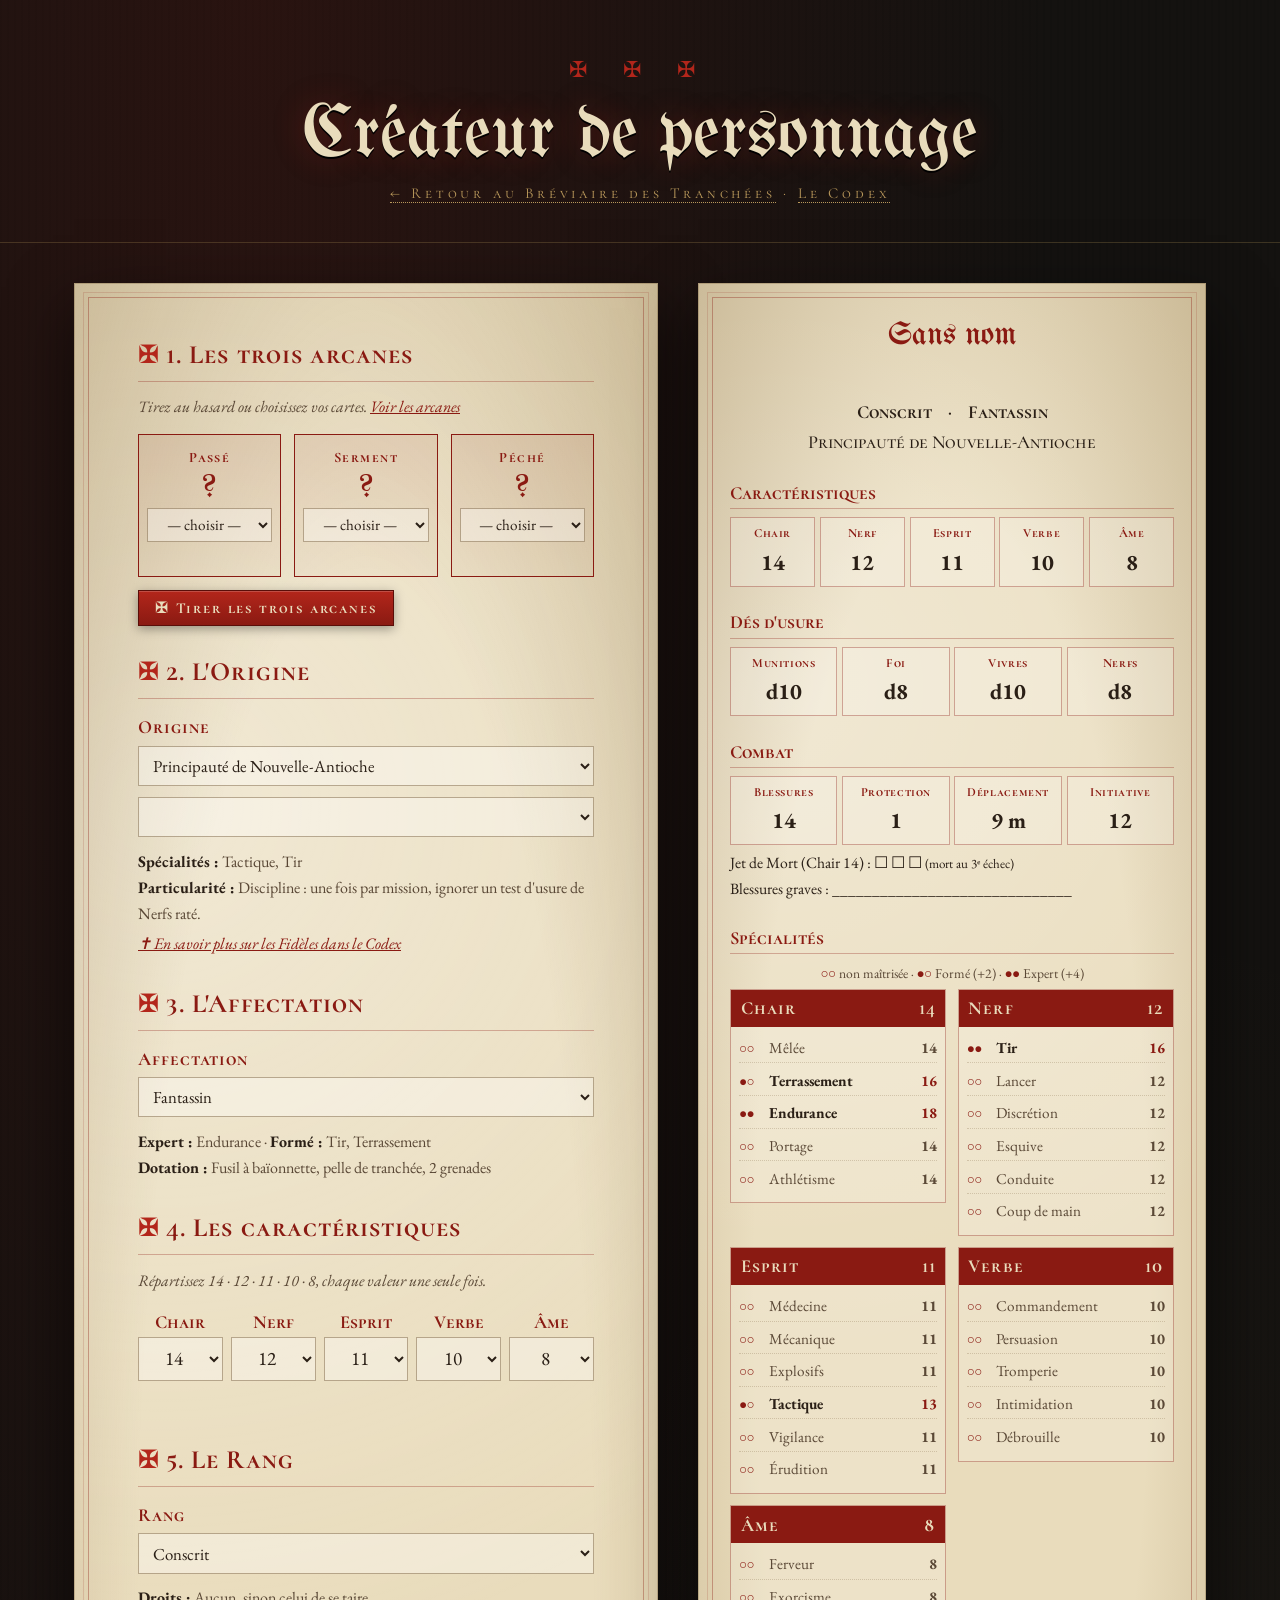
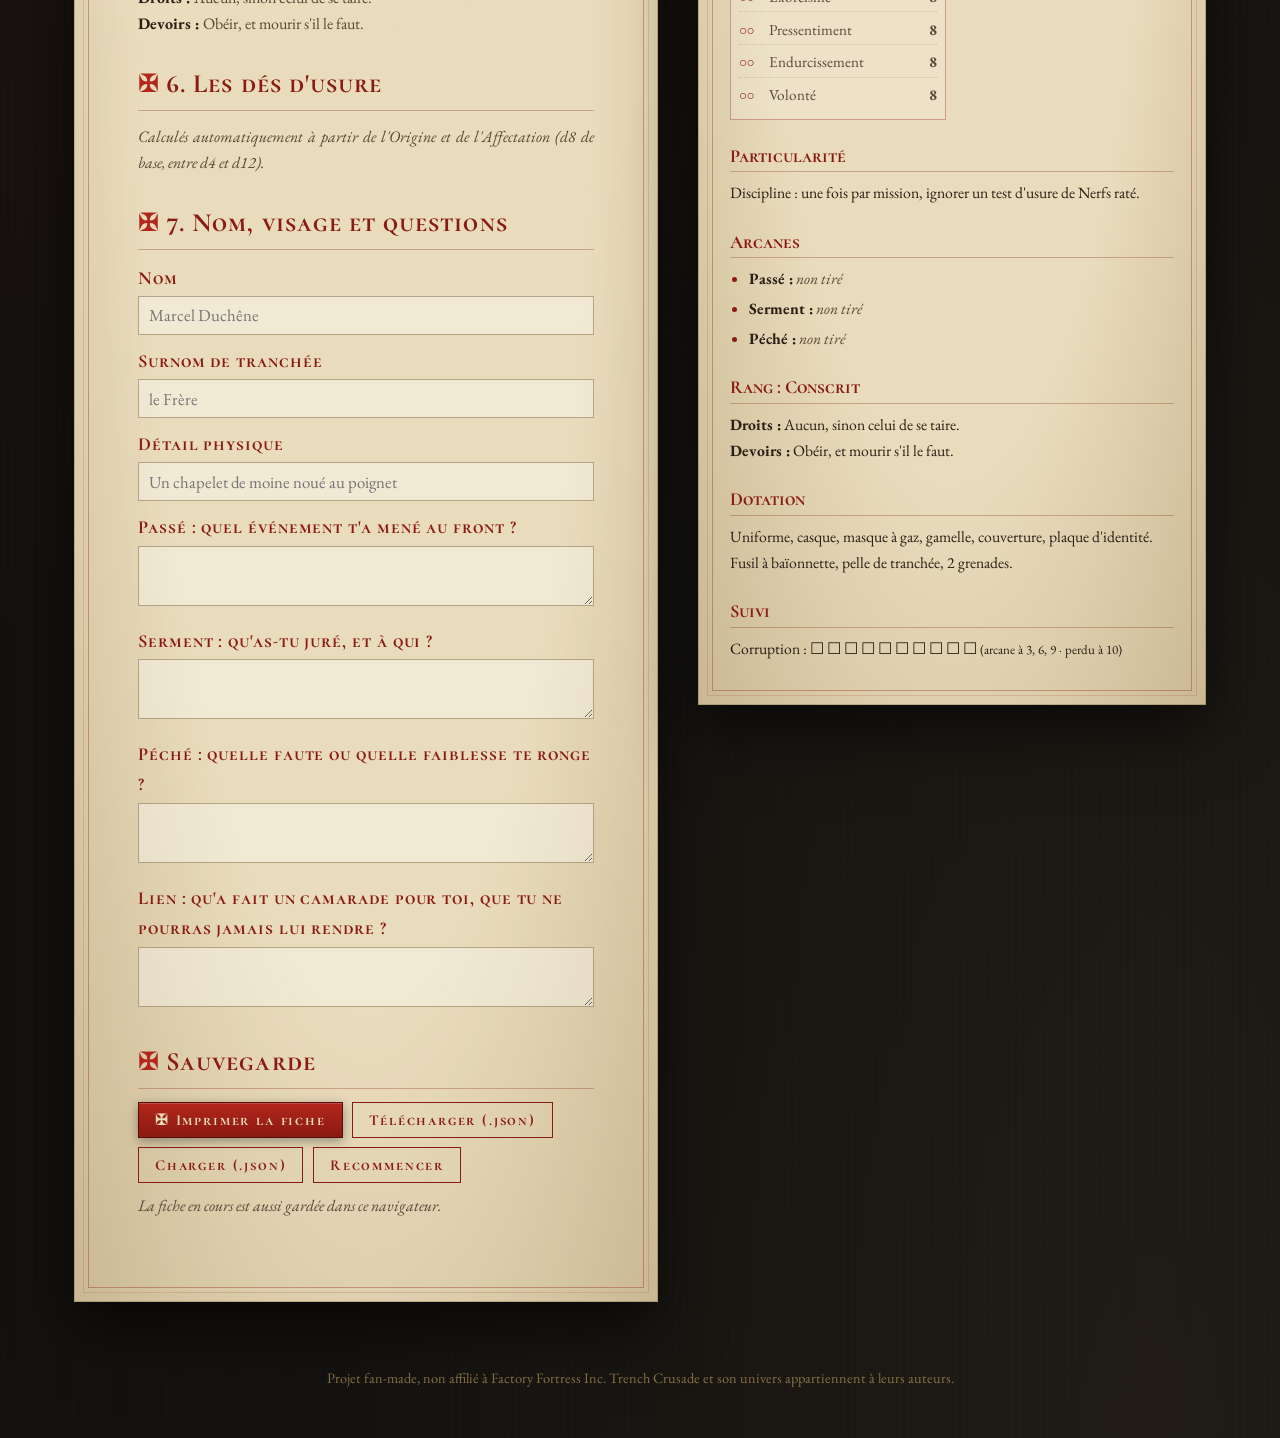
==== createur.html @ 438a5cad "Créateur : liens vers le Codex et les arcanes Co-Authored-By: Claude Opus 5.5 <noreply@anthropic.com" ====
<!DOCTYPE html>
<html lang="fr">
<head>
<meta charset="utf-8">
<meta name="viewport" content="width=device-width, initial-scale=1">
<title>Créateur de personnage · Le Bréviaire des Tranchées</title>
<link rel="preconnect" href="https://fonts.googleapis.com">
<link rel="preconnect" href="https://fonts.gstatic.com" crossorigin>
<link href="https://fonts.googleapis.com/css2?family=UnifrakturMaguntia&family=EB+Garamond:ital,wght@0,400;0,600;0,700;1,400&family=Cormorant+SC:wght@500;700&display=swap" rel="stylesheet">
<link rel="stylesheet" href="assets/breviaire.css?v=6">
<style>
  .cadre.createur { grid-template-columns: minmax(0, 1.15fr) minmax(0, 1fr); }

  .etape { margin-bottom: 1.6rem; }
  .etape > h2 { margin-top: 0; }
  .etape .aide { font-style: italic; color: var(--encre-douce); font-size: 1rem; margin: .2rem 0 .8rem; }

  label.champ { display: block; margin: .7rem 0; }
  label.champ > span {
    display: block; font-family: "Cormorant SC", serif; font-weight: 700;
    color: var(--sang); letter-spacing: .05em; margin-bottom: .2rem;
  }
  .page select, .page input[type=text], .page textarea {
    width: 100%;
    font: 1.05rem "EB Garamond", serif; color: var(--encre);
    background: rgba(255,255,255,.35);
    border: 1px solid rgba(90,60,20,.4);
    padding: .45rem .6rem;
  }
  .page textarea { min-height: 3.2rem; resize: vertical; }
  .page select:focus, .page input:focus, .page textarea:focus { outline: 2px solid var(--sang); outline-offset: 1px; }

  .description { font-size: 1rem; color: var(--encre-douce); margin: .4rem 0 0; }
  .description b { color: var(--encre); }

  /* arcanes */
  .arcanes { display: grid; grid-template-columns: repeat(3, 1fr); gap: .8rem; margin: .8rem 0; }
  .carte {
    text-align: center;
    border: 1px solid var(--sang);
    background: linear-gradient(180deg, rgba(138,26,18,.08), rgba(138,26,18,.02));
    padding: .7rem .5rem .6rem;
  }
  .carte .pos { font-family: "Cormorant SC", serif; font-weight: 700; color: var(--sang); letter-spacing: .1em; font-size: .9rem; }
  .carte .chiffre { font-family: "UnifrakturMaguntia", serif; font-size: 2rem; color: var(--sang); line-height: 1.2; }
  .carte select { text-align: center; font-size: .95rem !important; padding: .3rem !important; }
  .carte .sens { font-style: italic; font-size: .92rem; color: var(--encre-douce); margin-top: .35rem; min-height: 1.3em; }

  /* caractéristiques */
  .caracs { display: grid; grid-template-columns: repeat(5, 1fr); gap: .5rem; }
  .caracs label { text-align: center; }
  .caracs label > span { font-family: "Cormorant SC", serif; font-weight: 700; color: var(--sang); display: block; }
  .caracs select { text-align: center; font-size: 1.2rem !important; }
  .caracs select.conflit { outline: 2px solid var(--sang-vif); background: rgba(179,38,27,.15); }
  .alerte { color: var(--sang-vif); font-style: italic; font-size: .98rem; min-height: 1.4em; margin: .4rem 0 0; }

  .boutons { display: flex; flex-wrap: wrap; gap: .6rem; margin: .6rem 0; }
  .boutons .bouton-outil { font-size: .95rem; padding: .5rem 1rem; }

  /* fiche */
  .fiche { position: sticky; top: 1.5rem; align-self: start; }
  .fiche .page { padding: 2.2rem 2rem 2.4rem; }
  .fiche h1 { font-size: 2rem; margin-bottom: .2rem; }
  .fiche .page > p:first-of-type::first-letter { float: none; font: inherit; color: inherit; padding: 0; }
  .fiche .surnom { text-align: center; font-style: italic; color: var(--encre-douce); margin: 0 0 .8rem; }
  .fiche .ligne { display: flex; justify-content: center; flex-wrap: wrap; gap: .3rem 1rem; font-family: "Cormorant SC", serif; font-weight: 700; color: var(--encre); }
  .fiche h3 { font-size: 1.15rem; color: var(--sang); border-bottom: 1px solid rgba(138,26,18,.3); margin: 1.3rem 0 .5rem; }
  .fiche .grille5 { display: grid; grid-template-columns: repeat(5, 1fr); text-align: center; gap: .3rem; }
  .fiche .grille4 { display: grid; grid-template-columns: repeat(4, 1fr); text-align: center; gap: .3rem; }
  .fiche .case { border: 1px solid rgba(138,26,18,.35); padding: .3rem .2rem; background: rgba(255,255,255,.2); }
  .fiche .case small { display: block; font-family: "Cormorant SC", serif; font-weight: 700; color: var(--sang); font-size: .78rem; letter-spacing: .05em; }
  .fiche .case b { font-size: 1.4rem; }
  .fiche table { display: table; font-size: .98rem; margin: .3rem 0; }
  .fiche td { padding: .25rem .4rem; }
  .fiche .score { text-align: right; font-weight: 700; color: var(--sang); white-space: nowrap; }
  .fiche ul { margin: .2rem 0; padding-left: 1.2rem; font-size: .98rem; }
  .fiche p { text-align: left; font-size: .98rem; margin: .3rem 0; }
  .fiche .vide { color: var(--encre-douce); font-style: italic; }

  /* Spécialités façon feuille de D&D */
  .fiche .legende { font-size: .85rem !important; color: var(--encre-douce); text-align: center !important; }
  .fiche .grille-spe { display: grid; grid-template-columns: 1fr 1fr; gap: .7rem; align-items: start; }
  .fiche .bloc-spe { border: 1px solid rgba(138,26,18,.35); background: rgba(255,255,255,.18); }
  .fiche .bloc-spe .entete {
    display: flex; justify-content: space-between; align-items: baseline;
    background: var(--sang); color: var(--parchemin);
    font-family: "Cormorant SC", serif; font-weight: 700; letter-spacing: .06em;
    padding: .2rem .6rem;
  }
  .fiche .bloc-spe .entete b { font-size: 1.15rem; }
  .fiche .bloc-spe ul { list-style: none; margin: 0; padding: .25rem .5rem .35rem; }
  .fiche .bloc-spe li { display: flex; align-items: baseline; gap: .45rem; padding: .08rem 0; font-size: .95rem; color: var(--encre-douce); border-bottom: 1px dotted rgba(90,60,20,.2); }
  .fiche .bloc-spe li:last-child { border-bottom: 0; }
  .fiche .bloc-spe li .nom { flex: 1; }
  .fiche .bloc-spe li .score { font-weight: 700; min-width: 1.6rem; text-align: right; color: var(--encre-douce); }
  .fiche .bloc-spe li.maitrise { color: var(--encre); }
  .fiche .bloc-spe li.maitrise .nom { font-weight: 700; }
  .fiche .bloc-spe li.maitrise .score { color: var(--sang); }
  .fiche .bloc-spe li.sub { font-style: italic; font-size: .88rem; padding-left: .2rem; }
  .fiche .bloc-spe li.sub .score { color: var(--sang); }
  .fiche .pips { color: var(--sang); letter-spacing: -.05em; font-size: .85rem; min-width: 1.4rem; }
  @media (max-width: 420px) { .fiche .grille-spe { grid-template-columns: 1fr; } }

  @media (max-width: 960px) {
    .cadre.createur { grid-template-columns: minmax(0, 1fr); }
    .fiche { position: static; }
  }
  @media (max-width: 560px) {
    .caracs { grid-template-columns: repeat(3, 1fr); }
    .arcanes { grid-template-columns: 1fr; }
  }

  /* impression : seulement la fiche */
  @media print {
    body { background: #fff; }
    header.titre, footer, .formulaire, .no-print { display: none !important; }
    .cadre.createur { display: block; margin: 0; padding: 0; max-width: none; }
    .fiche .page { box-shadow: none; background: #fff; }
    .fiche .page::before { inset: 6px; }
  }
</style>
</head>
<body>

<header class="titre">
  <div class="croix">✠ ✠ ✠</div>
  <h1>Créateur de personnage</h1>
  <div class="sous"><a href="index.html#03-creation">← Retour au Bréviaire des Tranchées</a> · <a href="index.html#codex/fideles">Le Codex</a></div>
</header>

<div class="cadre createur">

  <!-- ================= FORMULAIRE ================= -->
  <main class="formulaire">
    <article class="page">

      <section class="etape">
        <h2>1. Les trois arcanes</h2>
        <p class="aide">Tirez au hasard ou choisissez vos cartes. <a class="no-print" href="index.html#04-arcanes/2-les-vingt-deux-arcanes" target="_blank" rel="noopener">Voir les arcanes</a></p>
        <div class="arcanes" id="arcanes"></div>
        <div class="boutons"><button class="bouton-outil" id="tirer">✠ Tirer les trois arcanes</button></div>
      </section>

      <section class="etape">
        <h2>2. L'Origine</h2>
        <label class="champ"><span>Origine</span><select id="origine"></select></label>
        <label class="champ" id="bloc-option" hidden><span id="titre-option"></span><select id="option-origine"></select></label>
        <div class="description" id="desc-origine"></div>
        <p class="aide no-print"><a href="index.html#codex/fideles" target="_blank" rel="noopener">✝ En savoir plus sur les Fidèles dans le Codex</a></p>
      </section>

      <section class="etape">
        <h2>3. L'Affectation</h2>
        <label class="champ"><span>Affectation</span><select id="affectation"></select></label>
        <div class="description" id="desc-affectation"></div>
        <div id="bloc-libres"></div>
      </section>

      <section class="etape">
        <h2>4. Les caractéristiques</h2>
        <p class="aide">Répartissez 14 · 12 · 11 · 10 · 8, chaque valeur une seule fois.</p>
        <div class="caracs" id="caracs"></div>
        <p class="alerte" id="alerte-caracs"></p>
      </section>

      <section class="etape">
        <h2>5. Le Rang</h2>
        <label class="champ"><span>Rang</span><select id="rang"></select></label>
        <div class="description" id="desc-rang"></div>
      </section>

      <section class="etape">
        <h2>6. Les dés d'usure</h2>
        <p class="aide">Calculés automatiquement à partir de l'Origine et de l'Affectation (d8 de base, entre d4 et d12).</p>
      </section>

      <section class="etape">
        <h2>7. Nom, visage et questions</h2>
        <label class="champ"><span>Nom</span><input type="text" id="nom" placeholder="Marcel Duchêne"></label>
        <label class="champ"><span>Surnom de tranchée</span><input type="text" id="surnom" placeholder="le Frère"></label>
        <label class="champ"><span>Détail physique</span><input type="text" id="detail" placeholder="Un chapelet de moine noué au poignet"></label>
        <label class="champ"><span id="q-passe">Passé : quel événement t'a mené au front ?</span><textarea id="r-passe"></textarea></label>
        <label class="champ"><span id="q-serment">Serment : qu'as-tu juré, et à qui ?</span><textarea id="r-serment"></textarea></label>
        <label class="champ"><span id="q-peche">Péché : quelle faute ou quelle faiblesse te ronge ?</span><textarea id="r-peche"></textarea></label>
        <label class="champ"><span>Lien : qu'a fait un camarade pour toi, que tu ne pourras jamais lui rendre ?</span><textarea id="lien"></textarea></label>
      </section>

      <section class="etape no-print">
        <h2>Sauvegarde</h2>
        <div class="boutons">
          <button class="bouton-outil" id="imprimer">✠ Imprimer la fiche</button>
          <button class="bouton-outil secondaire" id="exporter">Télécharger (.json)</button>
          <label class="bouton-outil secondaire">Charger (.json)<input type="file" id="importer" accept=".json,application/json" hidden></label>
          <button class="bouton-outil secondaire" id="reinitialiser">Recommencer</button>
        </div>
        <p class="aide">La fiche en cours est aussi gardée dans ce navigateur.</p>
      </section>

    </article>
  </main>

  <!-- ================= FICHE ================= -->
  <aside class="fiche">
    <article class="page" id="fiche"></article>
  </aside>
</div>

<footer>
  Projet fan-made, non affilié à Factory Fortress Inc. Trench Crusade et son univers appartiennent à leurs auteurs.
</footer>

<script>
/* =====================================================================
   DONNÉES — à garder synchronisées avec regles/02 et regles/03
   ===================================================================== */
const ARCANES = [
  ["I","Le Mat","Folie, errance, liberté"],
  ["II","Le Bateleur","Habileté, ruse, débuts"],
  ["III","La Papesse","Secret, savoir caché, silence"],
  ["IV","L'Impératrice","Foyer, abondance, protection"],
  ["V","L'Empereur","Autorité, ordre, devoir"],
  ["VI","Le Pape","Foi, tradition, enseignement"],
  ["VII","L'Amoureux","Choix, attachement, tentation du cœur"],
  ["VIII","Le Chariot","Conquête, victoire, élan"],
  ["IX","La Justice","Équité, vengeance, jugement"],
  ["X","L'Ermite","Solitude, quête, prudence"],
  ["XI","La Roue de Fortune","Hasard, destin, retournement"],
  ["XII","La Force","Courage, maîtrise de soi"],
  ["XIII","Le Pendu","Sacrifice, attente, renoncement"],
  ["XIV","La Mort","Fin, deuil, transformation"],
  ["XV","Tempérance","Guérison, patience, équilibre"],
  ["XVI","Le Diable","Tentation, chaînes, vice"],
  ["XVII","La Tour","Ruine, catastrophe, orgueil puni"],
  ["XVIII","L'Étoile","Espoir, guidance, pureté"],
  ["XIX","La Lune","Mensonge, peur, illusion"],
  ["XX","Le Soleil","Gloire, joie, vérité"],
  ["XXI","Le Jugement","Rédemption, appel, résurrection"],
  ["XXII","Le Monde","Accomplissement, voyage, totalité"],
];
const POSITIONS = ["Passé", "Serment", "Péché"];

const CARACS = ["Chair", "Nerf", "Esprit", "Verbe", "Âme"];
const VALEURS = [14, 12, 11, 10, 8];

const SPECIALITES = {
  "Mêlée":"Chair","Terrassement":"Chair","Endurance":"Chair","Portage":"Chair","Athlétisme":"Chair",
  "Tir":"Nerf","Lancer":"Nerf","Discrétion":"Nerf","Esquive":"Nerf","Conduite":"Nerf","Coup de main":"Nerf",
  "Médecine":"Esprit","Mécanique":"Esprit","Explosifs":"Esprit","Tactique":"Esprit","Vigilance":"Esprit","Érudition":"Esprit",
  "Commandement":"Verbe","Persuasion":"Verbe","Tromperie":"Verbe","Intimidation":"Verbe","Débrouille":"Verbe",
  "Ferveur":"Âme","Exorcisme":"Âme","Pressentiment":"Âme","Endurcissement":"Âme","Volonté":"Âme",
};

const SUBSTITUTIONS = {
  "Prêche aux armes":       { spe: "Commandement", carac: "Âme",    note: "il n'ordonne pas, il inspire" },
  "Brute":                  { spe: "Intimidation", carac: "Chair",  note: "sa carrure parle pour lui" },
  "Calcul balistique":      { spe: "Tir",          carac: "Esprit", note: "à longue portée, après avoir visé" },
  "Chirurgien de tranchée": { spe: "Médecine",     carac: "Nerf",   note: "même au calme" },
  "Instinct de la bête":    { spe: "Vigilance",    carac: "Âme",    note: "il sent le danger" },
};

const ORIGINES = {
  antioche: { nom: "Principauté de Nouvelle-Antioche", spe: ["Tactique","Tir"],
    part: "Discipline : une fois par mission, ignorer un test d'usure de Nerfs raté.", usure: { mun: 1 } },
  pontifical: { nom: "États pontificaux", spe: ["Ferveur","Mêlée"],
    part: "Bénédiction papale : au début de chaque mission, +1d6 au Chapelet.", usure: { foi: 1 } },
  eire: { nom: "Éire", spe: ["Discrétion","Débrouille"],
    part: "Tête de tourbe : une fois par mission, relancer un jet d'Âme contre l'horreur ou l'intimidation.", usure: { nerfs: 1, mun: -1 } },
  alba: { nom: "Royaume d'Alba", spe: ["Mêlée","Intimidation"], subs: ["Brute"],
    part: "Accès à la substitution Brute.", usure: { nerfs: 1, vivres: -1 } },
  prusse: { nom: "État libre de Prusse", spe: ["Lancer","Coup de main"],
    part: "Assaut éclair : une fois par mission, agir avant tout le monde au premier tour d'un affrontement.", usure: { mun: 1, vivres: -1 } },
  abyssinie: { nom: "Abyssinie", spe: ["Endurance","Vigilance"],
    part: "Foi ancienne : une fois par mission, quand une prière échoue, la Foi ne descend pas.", usure: { vivres: 1 } },
  pelerins: { nom: "Pèlerins des Tranchées", spe: ["Ferveur","Endurcissement"],
    part: "Martyr : quand il prie pour protéger ou sauver un autre, son dé de prière n'est jamais retiré.", usure: { foi: 2, mun: -2 },
    option: { titre: "Procession (pour la couleur)", choix: {
      aucune: { nom: "— Aucune —" },
      affliction: { nom: "Procession de l'Affliction Sacrée" },
      methode: { nom: "Pèlerinage de Saint Méthode" },
      plaie: { nom: "Cavalcade de la Dixième Plaie" } } } },
  sultanat: { nom: "Sultanat du Mur de Fer", spe: ["Tir"], subs: ["Calcul balistique"],
    part: "Accès à la substitution Calcul balistique.", usure: { mun: 1 },
    option: { titre: "Lignée", choix: {
      alamut: { nom: "Fida'i d'Alamut", spe: "Discrétion" },
      sagesse: { nom: "Maison de la Sagesse", spe: "Médecine" },
      mur: { nom: "Défenseurs du Mur de Fer", spe: "Terrassement" } } } },
};

const AFFECTATIONS = {
  fantassin:   { nom: "Fantassin", expert: "Endurance", forme: ["Tir","Terrassement"],
    dot: "Fusil à baïonnette, pelle de tranchée, 2 grenades", usure: { vivres: 1 } },
  mitrailleur: { nom: "Mitrailleur", expert: "Tir", forme: ["Portage","Mécanique"],
    dot: "Mitrailleuse légère, trépied, caisse de munitions, pistolet", usure: { mun: 1 } },
  nettoyeur:   { nom: "Nettoyeur de tranchée", expert: "Mêlée", forme: ["Lancer","Intimidation"], subs: ["Brute"],
    dot: "Masse cloutée, couteau de tranchée, pistolet, sac de grenades, bouclier de tranchée" },
  sapeur:      { nom: "Sapeur", expert: "Explosifs", forme: ["Terrassement","Discrétion"],
    dot: "Pistolet, pelle et pioche, 3 charges explosives, détonateur, lampe" },
  tireur:      { nom: "Tireur d'élite", expert: "Tir", forme: ["Discrétion","Vigilance"], subs: ["Calcul balistique"],
    dot: "Fusil à lunette, cape de camouflage, couteau", usure: { mun: -1 } },
  eclaireur:   { nom: "Éclaireur", expert: "Discrétion", forme: ["Vigilance","Athlétisme"], subs: ["Instinct de la bête"],
    dot: "Carabine, couteau, jumelles, carte, cisailles à barbelés" },
  brancardier: { nom: "Brancardier", expert: "Médecine", forme: ["Portage","Esquive"], subs: ["Chirurgien de tranchée"],
    dot: "Trousse de chirurgie, brancard pliant, morphine, brassard à croix, pistolet" },
  aumonier:    { nom: "Aumônier", expert: "Ferveur", forme: ["Commandement","Exorcisme"], subs: ["Prêche aux armes"],
    dot: "Symbole sacré, eau bénite, livre de prières, encensoir, pistolet", usure: { foi: 1 } },
  penitent:    { nom: "Pénitent", expert: "Endurcissement", forme: ["Mêlée","Volonté"],
    dot: "Fléau ou masse, chaînes, robe de bure, une relique mineure", usure: { foi: 1, vivres: -1 } },
};

const RANGS = {
  conscrit:     { nom: "Conscrit",     droits: "Aucun, sinon celui de se taire.", devoirs: "Obéir, et mourir s'il le faut." },
  sousofficier: { nom: "Sous-officier", droits: "Donner des ordres à l'escouade, demander du ravitaillement.", devoirs: "Répondre des hommes, tenir la position." },
  officier:     { nom: "Officier",     droits: "Commander, accéder aux plans, réquisitionner.", devoirs: "Répondre des pertes ; être une cible prioritaire." },
  prelat:       { nom: "Prélat",       droits: "Autorité religieuse, sacrements, absolution.", devoirs: "Répondre devant l'Église… et l'Inquisition." },
};

const USURES = [["mun","Munitions"],["foi","Foi"],["vivres","Vivres"],["nerfs","Nerfs"]];
const DES = ["d4","d6","d8","d10","d12"];
const TOUJOURS = "Uniforme, casque, masque à gaz, gamelle, couverture, plaque d'identité";
const PLAFOND = 19;

/* =====================================================================
   ÉTAT
   ===================================================================== */
const CLE = "breviaire-createur";
const etatVide = () => ({
  arcanes: [null, null, null],
  origine: "antioche", option: null,
  affectation: "fantassin", libres: [],
  caracs: { Chair: 14, Nerf: 12, Esprit: 11, Verbe: 10, "Âme": 8 },
  rang: "conscrit",
  nom: "", surnom: "", detail: "", rPasse: "", rSerment: "", rPeche: "", lien: "",
});
let etat = etatVide();
try { const s = localStorage.getItem(CLE); if (s) etat = Object.assign(etatVide(), JSON.parse(s)); } catch (e) {}

const $ = id => document.getElementById(id);
const esc = t => String(t ?? "").replace(/[&<>"]/g, c => ({ "&":"&amp;","<":"&lt;",">":"&gt;",'"':"&quot;" }[c]));
const opt = (v, t, sel) => `<option value="${esc(v)}"${sel ? " selected" : ""}>${esc(t)}</option>`;

/* =====================================================================
   CALCULS
   ===================================================================== */
function specialitesDe(e) {
  const o = ORIGINES[e.origine], a = AFFECTATIONS[e.affectation];
  const speOrigine = [...o.spe];
  if (o.option?.choix[e.option]?.spe) speOrigine.push(o.option.choix[e.option].spe);

  const rangs = {};               // nom -> "Formé" | "Expert"
  rangs[a.expert] = "Expert";
  a.forme.forEach(s => rangs[s] = "Formé");

  let libresNecessaires = 0;
  speOrigine.forEach(s => {
    if (!rangs[s]) rangs[s] = "Formé";
    else if (rangs[s] === "Formé") rangs[s] = "Expert";   // Formé + Formé
    else libresNecessaires++;                               // Expert + Formé → une libre
  });

  const libres = (e.libres || []).slice(0, libresNecessaires);
  libres.forEach(s => { if (s && !rangs[s]) rangs[s] = "Formé"; });

  const subs = [...new Set([...(o.subs || []), ...(a.subs || [])])];
  return { rangs, libresNecessaires, subs };
}

function usureDe(e) {
  const o = ORIGINES[e.origine], a = AFFECTATIONS[e.affectation];
  const res = {};
  for (const [k] of USURES) {
    const i = 2 + (o.usure?.[k] || 0) + (a.usure?.[k] || 0);
    res[k] = DES[Math.max(0, Math.min(4, i))];
  }
  return res;
}

function caracsValides(e) {
  const v = Object.values(e.caracs).map(Number).sort((x, y) => y - x);
  return v.join() === VALEURS.join();
}

/* =====================================================================
   FORMULAIRE
   ===================================================================== */
function dessinerArcanes() {
  $("arcanes").innerHTML = POSITIONS.map((pos, i) => {
    const idx = etat.arcanes[i];
    const a = idx == null ? null : ARCANES[idx];
    return `<div class="carte">
      <div class="pos">${pos}</div>
      <div class="chiffre">${a ? a[0] : "?"}</div>
      <select data-pos="${i}">${opt("", "— choisir —", idx == null)}${ARCANES.map((c, j) => opt(j, `${c[0]} · ${c[1]}`, idx === j)).join("")}</select>
      <div class="sens">${a ? esc(a[2]) : ""}</div>
    </div>`;
  }).join("");
  $("arcanes").querySelectorAll("select").forEach(s => s.onchange = () => {
    etat.arcanes[+s.dataset.pos] = s.value === "" ? null : +s.value; maj();
  });

  const nomCarte = i => etat.arcanes[i] == null ? "" : ` (${ARCANES[etat.arcanes[i]][1]})`;
  $("q-passe").textContent = `Passé${nomCarte(0)} : quel événement t'a mené au front ?`;
  $("q-serment").textContent = `Serment${nomCarte(1)} : qu'as-tu juré, et à qui ?`;
  $("q-peche").textContent = `Péché${nomCarte(2)} : quelle faute ou quelle faiblesse te ronge ?`;
}

$("tirer").onclick = () => {
  const paquet = ARCANES.map((_, i) => i);
  for (let i = paquet.length - 1; i > 0; i--) { const j = Math.floor(Math.random() * (i + 1)); [paquet[i], paquet[j]] = [paquet[j], paquet[i]]; }
  etat.arcanes = paquet.slice(0, 3); maj();
};

function dessinerOrigine() {
  $("origine").innerHTML = Object.entries(ORIGINES).map(([k, o]) => opt(k, o.nom, k === etat.origine)).join("");
  const o = ORIGINES[etat.origine];
  if (o.option) {
    if (!o.option.choix[etat.option]) etat.option = Object.keys(o.option.choix)[0];
    $("bloc-option").hidden = false;
    $("titre-option").textContent = o.option.titre;
    $("option-origine").innerHTML = Object.entries(o.option.choix)
      .map(([k, c]) => opt(k, c.nom + (c.spe ? ` (${c.spe})` : ""), k === etat.option)).join("");
  } else { $("bloc-option").hidden = true; etat.option = null; }

  const spe = [...o.spe]; if (o.option?.choix[etat.option]?.spe) spe.push(o.option.choix[etat.option].spe);
  $("desc-origine").innerHTML = `<b>Spécialités :</b> ${spe.join(", ")}<br><b>Particularité :</b> ${esc(o.part)}`;
}
$("origine").onchange = e => { etat.origine = e.target.value; etat.option = null; etat.libres = []; maj(); };
$("option-origine").onchange = e => { etat.option = e.target.value; etat.libres = []; maj(); };

function dessinerAffectation() {
  $("affectation").innerHTML = Object.entries(AFFECTATIONS).map(([k, a]) => opt(k, a.nom, k === etat.affectation)).join("");
  const a = AFFECTATIONS[etat.affectation];
  $("desc-affectation").innerHTML =
    `<b>Expert :</b> ${a.expert} · <b>Formé :</b> ${a.forme.join(", ")}` +
    (a.subs ? `<br><b>Substitution :</b> ${a.subs.join(", ")}` : "") +
    `<br><b>Dotation :</b> ${esc(a.dot)}`;

  // Spécialités libres (doublon Expert + Formé)
  const { rangs, libresNecessaires } = specialitesDe({ ...etat, libres: [] });
  etat.libres = (etat.libres || []).slice(0, libresNecessaires);
  let html = "";
  for (let i = 0; i < libresNecessaires; i++) {
    const deja = new Set([...Object.keys(rangs), ...etat.libres.filter((_, j) => j !== i)]);
    const choix = Object.keys(SPECIALITES).filter(s => !deja.has(s));
    html += `<label class="champ"><span>Spécialité libre (doublon avec l'Origine) — Formé</span>
      <select data-libre="${i}">${opt("", "— choisir avec le MJ —", !etat.libres[i])}${choix.map(s => opt(s, `${s} (${SPECIALITES[s]})`, etat.libres[i] === s)).join("")}</select></label>`;
  }
  $("bloc-libres").innerHTML = html;
  $("bloc-libres").querySelectorAll("select").forEach(s => s.onchange = () => { etat.libres[+s.dataset.libre] = s.value || null; maj(); });
}
$("affectation").onchange = e => { etat.affectation = e.target.value; etat.libres = []; maj(); };

function dessinerCaracs() {
  const compte = {}; Object.values(etat.caracs).forEach(v => compte[v] = (compte[v] || 0) + 1);
  $("caracs").innerHTML = CARACS.map(c => `<label><span>${c}</span>
    <select data-carac="${c}" class="${compte[etat.caracs[c]] > 1 ? "conflit" : ""}">${VALEURS.map(v => opt(v, v, +etat.caracs[c] === v)).join("")}</select></label>`).join("");
  $("caracs").querySelectorAll("select").forEach(s => s.onchange = () => {
    // échange automatique : la valeur choisie quitte l'ancienne caractéristique
    const c = s.dataset.carac, v = +s.value, ancienne = +etat.caracs[c];
    const autre = CARACS.find(x => x !== c && +etat.caracs[x] === v);
    if (autre) etat.caracs[autre] = ancienne;
    etat.caracs[c] = v; maj();
  });
  $("alerte-caracs").textContent = caracsValides(etat) ? "" : "Chaque valeur doit être utilisée une seule fois.";
}

function dessinerRang() {
  $("rang").innerHTML = Object.entries(RANGS).map(([k, r]) => opt(k, r.nom, k === etat.rang)).join("");
  const r = RANGS[etat.rang];
  $("desc-rang").innerHTML = `<b>Droits :</b> ${esc(r.droits)}<br><b>Devoirs :</b> ${esc(r.devoirs)}`;
}
$("rang").onchange = e => { etat.rang = e.target.value; maj(); };

const CHAMPS = { nom: "nom", surnom: "surnom", detail: "detail", "r-passe": "rPasse", "r-serment": "rSerment", "r-peche": "rPeche", lien: "lien" };
for (const [id, cle] of Object.entries(CHAMPS)) $(id).oninput = e => { etat[cle] = e.target.value; dessinerFiche(); sauver(); };
function remplirChamps() { for (const [id, cle] of Object.entries(CHAMPS)) $(id).value = etat[cle] || ""; }

/* =====================================================================
   FICHE
   ===================================================================== */
function dessinerFiche() {
  const o = ORIGINES[etat.origine], a = AFFECTATIONS[etat.affectation], r = RANGS[etat.rang];
  const { rangs, libresNecessaires, subs } = specialitesDe(etat);
  const usure = usureDe(etat);
  const c = etat.caracs;

  // Toutes les Spécialités, regroupées par caractéristique, façon « compétences » de D&D
  const PIPS = { "": "○○", "Formé": "●○", "Expert": "●●" };
  const blocsSpe = CARACS.map(car => {
    const lignes = Object.keys(SPECIALITES).filter(s => SPECIALITES[s] === car).map(s => {
      const rg = rangs[s] || "";
      const bonus = rg === "Expert" ? 4 : rg === "Formé" ? 2 : 0;
      let html = `<li class="${rg ? "maitrise" : ""}" title="${rg || "Non maîtrisée"}">
        <span class="pips">${PIPS[rg]}</span><span class="nom">${s}</span><span class="score">${Math.min(PLAFOND, +c[car] + bonus)}</span></li>`;
      subs.filter(n => SUBSTITUTIONS[n].spe === s).forEach(n => {
        const sc = SUBSTITUTIONS[n].carac;
        html += `<li class="sub" title="${esc(SUBSTITUTIONS[n].note)}"><span class="pips">↳</span><span class="nom">${n} <small>(${sc})</small></span><span class="score">${Math.min(PLAFOND, +c[sc] + bonus)}</span></li>`;
      });
      return html;
    }).join("");
    return `<div class="bloc-spe"><div class="entete"><span>${car}</span><b>${c[car]}</b></div><ul>${lignes}</ul></div>`;
  }).join("");

  const manque = libresNecessaires - (etat.libres || []).filter(Boolean).length;
  const arc = POSITIONS.map((p, i) => etat.arcanes[i] == null
    ? `<li><b>${p} :</b> <span class="vide">non tiré</span></li>`
    : `<li><b>${p} :</b> ${ARCANES[etat.arcanes[i]][0]} · ${ARCANES[etat.arcanes[i]][1]}</li>`).join("");
  const rep = (t, v) => v ? `<p><b>${t} :</b> ${esc(v)}</p>` : "";
  const optionNom = o.option?.choix[etat.option]?.spe || (etat.option && etat.option !== "aucune") ? ` — ${o.option.choix[etat.option].nom}` : "";

  $("fiche").innerHTML = `
    <h1>${esc(etat.nom) || "Sans nom"}</h1>
    <p class="surnom">${etat.surnom ? "dit « " + esc(etat.surnom) + " »" : "&nbsp;"}</p>
    <div class="ligne"><span>${r.nom}</span><span>·</span><span>${a.nom}</span></div>
    <div class="ligne" style="font-weight:500">${o.nom}${esc(optionNom)}</div>

    <h3>Caractéristiques</h3>
    <div class="grille5">${CARACS.map(k => `<div class="case"><small>${k}</small><b>${c[k]}</b></div>`).join("")}</div>
    ${caracsValides(etat) ? "" : '<p class="alerte">Répartition invalide.</p>'}

    <h3>Dés d'usure</h3>
    <div class="grille4">${USURES.map(([k, n]) => `<div class="case"><small>${n}</small><b>${usure[k]}</b></div>`).join("")}</div>

    <h3>Combat</h3>
    <div class="grille4">
      <div class="case"><small>Blessures</small><b>${c.Chair}</b></div>
      <div class="case"><small>Protection</small><b>${etat.affectation === "nettoyeur" ? '1 <span style="font-size:.8rem">(+2 bouclier)</span>' : "1"}</b></div>
      <div class="case"><small>Déplacement</small><b>9 m</b></div>
      <div class="case"><small>Initiative</small><b>${c.Nerf}</b></div>
    </div>
    <p>Jet de Mort (Chair ${c.Chair}) : ☐ ☐ ☐ <small>(mort au 3ᵉ échec)</small><br>Blessures graves : ______________________________</p>

    <h3>Spécialités</h3>
    <p class="legende"><span class="pips">○○</span> non maîtrisée · <span class="pips">●○</span> Formé (+2) · <span class="pips">●●</span> Expert (+4)</p>
    <div class="grille-spe">${blocsSpe}</div>
    ${manque > 0 ? `<p class="alerte">${manque} Spécialité libre à choisir (étape 3).</p>` : ""}

    <h3>Particularité</h3>
    <p>${esc(o.part)}</p>

    <h3>Arcanes</h3>
    <ul>${arc}</ul>

    <h3>Rang : ${r.nom}</h3>
    <p><b>Droits :</b> ${esc(r.droits)}<br><b>Devoirs :</b> ${esc(r.devoirs)}</p>

    <h3>Dotation</h3>
    <p>${esc(TOUJOURS)}.<br>${esc(a.dot)}.</p>

    ${(etat.detail || etat.rPasse || etat.rSerment || etat.rPeche || etat.lien) ? "<h3>Histoire</h3>" : ""}
    ${rep("Signe distinctif", etat.detail)}
    ${rep("Passé", etat.rPasse)}${rep("Serment", etat.rSerment)}${rep("Péché", etat.rPeche)}${rep("Lien", etat.lien)}

    <h3>Suivi</h3>
    <p>Corruption : ☐ ☐ ☐ ☐ ☐ ☐ ☐ ☐ ☐ ☐ <small>(arcane à 3, 6, 9 · perdu à 10)</small></p>
  `;
}

/* =====================================================================
   SAUVEGARDE
   ===================================================================== */
function sauver() { try { localStorage.setItem(CLE, JSON.stringify(etat)); } catch (e) {} }

$("imprimer").onclick = () => window.print();
$("exporter").onclick = () => {
  const blob = new Blob([JSON.stringify(etat, null, 2)], { type: "application/json" });
  const a = document.createElement("a");
  a.href = URL.createObjectURL(blob);
  a.download = (etat.nom || "personnage").replace(/[^\p{L}\p{N}]+/gu, "-") + ".json";
  a.click(); URL.revokeObjectURL(a.href);
};
$("importer").onchange = async e => {
  const f = e.target.files[0]; if (!f) return;
  try {
    const d = JSON.parse(await f.text());
    if (!ORIGINES[d.origine] || !AFFECTATIONS[d.affectation]) throw new Error();
    etat = Object.assign(etatVide(), d); remplirChamps(); maj();
  } catch { alert("Ce fichier n'est pas une fiche du Bréviaire."); }
  e.target.value = "";
};
$("reinitialiser").onclick = () => {
  if (!confirm("Effacer ce personnage et recommencer ?")) return;
  etat = etatVide(); remplirChamps(); maj();
};

/* ===================================================================== */
function maj() {
  dessinerArcanes(); dessinerOrigine(); dessinerAffectation(); dessinerCaracs(); dessinerRang();
  dessinerFiche(); sauver();
}
remplirChamps(); maj();
</script>
</body>
</html>
---- assets/breviaire.css ----
:root {
    --nuit: #141210;
    --boue: #221d18;
    --boue-2: #2e2720;
    --parchemin: #e9dcbc;
    --parchemin-ombre: #c9b68c;
    --encre: #2a1f16;
    --encre-douce: #5a4836;
    --sang: #8a1a12;
    --sang-vif: #b3261b;
    --or: #b8975a;
    --or-pale: #d8c08a;
  }

  * { box-sizing: border-box; }
  html { scroll-behavior: smooth; }
  body {
    margin: 0;
    color: var(--encre);
    font: 400 1.15rem/1.65 "EB Garamond", Garamond, Georgia, serif;
    background:
      radial-gradient(ellipse at 20% 0%, rgba(138,26,18,.18), transparent 55%),
      radial-gradient(ellipse at 90% 100%, rgba(184,151,90,.08), transparent 50%),
      repeating-linear-gradient(90deg, rgba(0,0,0,.08) 0 2px, transparent 2px 7px),
      var(--nuit);
    min-height: 100vh;
  }

  /* ---------- En-tête ---------- */
  header.titre {
    text-align: center;
    padding: 3.2rem 1rem 2.2rem;
    color: var(--or-pale);
    border-bottom: 1px solid rgba(184,151,90,.25);
    position: relative;
  }
  header.titre .croix { color: var(--sang-vif); font-size: 1.4rem; letter-spacing: 1rem; }
  header.titre h1 {
    font-family: "UnifrakturMaguntia", serif;
    font-weight: 400;
    font-size: clamp(2.4rem, 7vw, 4.6rem);
    line-height: 1.05;
    margin: .6rem 0 .4rem;
    color: var(--parchemin);
    text-shadow: 0 2px 0 #000, 0 0 30px rgba(179,38,27,.35);
  }
  header.titre .sous {
    font-family: "Cormorant SC", serif;
    letter-spacing: .25em;
    font-size: .95rem;
    color: var(--or);
  }
  header.titre .sous a { color: inherit; text-decoration: none; border-bottom: 1px dotted var(--or); }

  /* ---------- Mise en page ---------- */
  .cadre {
    display: grid;
    grid-template-columns: 270px minmax(0, 1fr);
    gap: 2.5rem;
    max-width: 1180px;
    margin: 2.5rem auto 4rem;
    padding: 0 1.5rem;
  }

  /* ---------- Sommaire ---------- */
  nav.sommaire {
    position: sticky;
    top: 1.5rem;
    align-self: start;
    color: var(--or-pale);
    background: linear-gradient(180deg, var(--boue-2), var(--boue));
    border: 1px solid rgba(184,151,90,.3);
    outline: 1px solid rgba(184,151,90,.12);
    outline-offset: 4px;
    padding: 1.4rem 1.2rem;
  }
  nav.sommaire h2 {
    font-family: "Cormorant SC", serif;
    font-size: 1rem;
    letter-spacing: .3em;
    text-align: center;
    color: var(--or);
    margin: 0 0 1rem;
    padding-bottom: .7rem;
    border-bottom: 1px solid rgba(184,151,90,.25);
  }
  nav.sommaire ol { list-style: none; margin: 0; padding: 0; }
  nav.sommaire li { margin: .15rem 0; }
  nav.sommaire a, nav.sommaire span.avenir {
    display: flex; gap: .7rem; align-items: baseline;
    padding: .45rem .5rem;
    color: var(--parchemin);
    text-decoration: none;
    border-left: 2px solid transparent;
    transition: background .2s, border-color .2s;
  }
  nav.sommaire a:hover { background: rgba(184,151,90,.08); border-left-color: var(--or); }
  nav.sommaire a.actif { background: rgba(138,26,18,.25); border-left-color: var(--sang-vif); }
  nav.sommaire .num {
    font-family: "Cormorant SC", serif; font-weight: 700;
    color: var(--sang-vif); min-width: 2.2rem; text-align: right;
  }
  nav.sommaire span.avenir { opacity: .4; cursor: default; }
  nav.sommaire span.avenir small { display: block; font-size: .78rem; font-style: italic; color: var(--or); }

  nav.sommaire .sections { margin: .2rem 0 .6rem 2.9rem; font-size: .92rem; }
  nav.sommaire .sections a { padding: .15rem .4rem; color: var(--or-pale); opacity: .85; }

  /* ---------- Page de parchemin ---------- */
  article.page {
    position: relative;
    background:
      radial-gradient(ellipse at center, transparent 55%, rgba(120,90,40,.28) 100%),
      radial-gradient(circle at 15% 20%, rgba(255,255,255,.35), transparent 40%),
      var(--parchemin);
    padding: 3.2rem clamp(1.4rem, 5vw, 4.2rem) 3.6rem;
    box-shadow: 0 25px 60px rgba(0,0,0,.6), inset 0 0 0 1px rgba(90,60,20,.25);
    min-height: 60vh;
  }
  article.page::before {
    /* double filet intérieur, comme une page enluminée */
    content: ""; position: absolute; inset: 14px;
    border: 1px solid rgba(138,26,18,.35);
    outline: 1px solid rgba(138,26,18,.15); outline-offset: 4px;
    pointer-events: none;
  }

  .page h1 {
    font-family: "UnifrakturMaguntia", serif; font-weight: 400;
    font-size: clamp(2rem, 4.5vw, 3rem);
    color: var(--sang);
    text-align: center;
    margin: 0 0 1.5rem;
    line-height: 1.15;
  }
  .page h2 {
    font-family: "Cormorant SC", serif; font-weight: 700;
    font-size: 1.65rem;
    color: var(--sang);
    margin: 2.4rem 0 .8rem;
    letter-spacing: .04em;
    border-bottom: 1px solid rgba(138,26,18,.3);
    padding-bottom: .2rem;
  }
  .page h2::before { content: "✠ "; color: var(--sang-vif); font-size: .9em; }
  .page h3 {
    font-family: "Cormorant SC", serif; font-weight: 700;
    font-size: 1.3rem; color: var(--encre);
    margin: 1.8rem 0 .5rem;
  }
  .page p { margin: .7rem 0; text-align: justify; hyphens: auto; }
  .page strong { color: #1d140c; }
  .page a { color: var(--sang); }

  /* lettrine sur le premier paragraphe du chapitre */
  .page > p:first-of-type::first-letter {
    float: left;
    font-family: "UnifrakturMaguntia", serif;
    font-size: 3.6em; line-height: .85;
    color: var(--sang);
    padding: .35rem .5rem 0 0;
  }

  .page blockquote {
    margin: 1.4rem 0;
    padding: .8rem 1.2rem .8rem 1.4rem;
    border-left: 3px solid var(--sang);
    background: rgba(138,26,18,.06);
    font-style: italic;
    color: var(--encre-douce);
  }
  .page blockquote p { margin: .3rem 0; text-align: left; }
  .page h1 + blockquote {
    text-align: center; border: 0; background: none;
    font-size: 1.25rem; margin-top: -.6rem;
  }
  .page h1 + blockquote p { text-align: center; }

  .page hr {
    border: 0; text-align: center; margin: 2.4rem 0; height: 1.5rem;
  }
  .page hr::after {
    content: "✠   ✠   ✠";
    white-space: pre;
    color: var(--sang); opacity: .7; letter-spacing: .3em;
  }

  .page ul, .page ol { padding-left: 1.6rem; }
  .page li { margin: .25rem 0; }
  .page li::marker { color: var(--sang); }

  .page table {
    width: 100%;
    border-collapse: collapse;
    margin: 1.2rem 0;
    font-size: 1.02rem;
    display: block; overflow-x: auto;
  }
  .page thead th {
    font-family: "Cormorant SC", serif; font-weight: 700;
    background: var(--sang); color: var(--parchemin);
    text-align: left; padding: .5rem .8rem; letter-spacing: .04em;
  }
  .page td { padding: .45rem .8rem; border-bottom: 1px solid rgba(90,60,20,.25); vertical-align: top; }
  .page tbody tr:nth-child(even) td { background: rgba(120,90,40,.08); }

  .page code {
    font-family: "EB Garamond", serif; font-weight: 600;
    background: rgba(138,26,18,.08); padding: 0 .3rem;
  }

  .chargement, .erreur { text-align: center; color: var(--encre-douce); font-style: italic; padding: 4rem 0; }

  /* navigation précédent / suivant */
  .suite {
    display: flex; justify-content: space-between; gap: 1rem;
    margin-top: 3rem; padding-top: 1.2rem;
    border-top: 1px solid rgba(138,26,18,.3);
    font-family: "Cormorant SC", serif; font-size: 1.1rem;
  }
  .suite a { color: var(--sang); text-decoration: none; }
  .suite a:hover { text-decoration: underline; }

  footer {
    text-align: center; color: var(--or); opacity: .7;
    font-size: .9rem; padding: 0 1rem 3rem;
  }

  /* bouton sommaire mobile */
  .bouton-sommaire { display: none; }

  @media (max-width: 860px) {
    .cadre { grid-template-columns: minmax(0, 1fr); gap: 1.2rem; margin-top: 1.2rem; }
    nav.sommaire { position: static; display: none; }
    nav.sommaire.ouvert { display: block; }
    .bouton-sommaire {
      display: block; width: 100%;
      font: 700 1rem "Cormorant SC", serif; letter-spacing: .25em;
      color: var(--or-pale); background: var(--boue-2);
      border: 1px solid rgba(184,151,90,.35); padding: .8rem; cursor: pointer;
    }
    .page p { text-align: left; }
    article.page::before { inset: 8px; }
  }

/* ---------- Bouton d'action (lien vers les outils) ---------- */
.bouton-outil {
  display: inline-flex; align-items: center; gap: .6rem;
  font: 700 1.05rem "Cormorant SC", serif; letter-spacing: .12em;
  color: var(--parchemin) !important; text-decoration: none;
  background: linear-gradient(180deg, var(--sang-vif), var(--sang));
  border: 1px solid #5a0e09;
  box-shadow: inset 0 1px 0 rgba(255,255,255,.18), 0 3px 10px rgba(0,0,0,.35);
  padding: .7rem 1.4rem;
  cursor: pointer;
  transition: transform .15s, filter .15s;
}
.bouton-outil:hover { filter: brightness(1.1); transform: translateY(-1px); }
.bouton-outil.secondaire {
  background: transparent; color: var(--sang) !important;
  border: 1px solid var(--sang); box-shadow: none;
}
.encart-outil { text-align: center; margin: 1.6rem 0 2rem; }

nav.sommaire .outils { margin-top: 1rem; padding-top: .9rem; border-top: 1px solid rgba(184,151,90,.25); }
nav.sommaire .outils a { color: var(--or-pale); }

/* ---------- Prototype ---------- */
.bandeau-prototype {
  margin: -1rem 0 2rem;
  padding: .7rem 1rem;
  border: 1px dashed var(--sang);
  background: repeating-linear-gradient(-45deg, rgba(138,26,18,.07) 0 10px, transparent 10px 20px);
  font-size: 1rem; color: var(--encre-douce); text-align: center;
}
.bandeau-prototype b {
  display: block; font-family: "Cormorant SC", serif; letter-spacing: .2em;
  color: var(--sang); font-size: 1.05rem;
}
nav.sommaire .badge {
  display: inline-block; margin-left: .45rem; padding: 0 .35rem;
  font: italic .72rem "EB Garamond", serif; color: var(--or);
  border: 1px solid rgba(184,151,90,.5); vertical-align: middle;
}

/* ---------- Galerie des arcanes ---------- */
.aide-galerie { font-style: italic; color: var(--encre-douce); text-align: center !important; font-size: 1rem; }
.galerie-arcanes {
  display: grid;
  grid-template-columns: repeat(auto-fill, minmax(118px, 1fr));
  gap: 1.1rem .9rem;
  margin: 1.4rem 0 2.6rem;
}
.arcane {
  position: relative; display: block;
  aspect-ratio: 7 / 12;
  text-decoration: none !important;
  background: #1c1713;
  border: 2px solid #3a2a1a;
  outline: 1px solid var(--or); outline-offset: -6px;
  box-shadow: 0 6px 14px rgba(0,0,0,.4);
  transition: transform .2s, box-shadow .2s;
  margin-bottom: 1.6rem;
}
.arcane:hover, .arcane:focus, .arcane.touche {
  transform: translateY(-6px) rotate(-1deg);
  box-shadow: 0 14px 26px rgba(0,0,0,.55), 0 0 0 2px var(--sang-vif);
  outline-color: var(--or-pale);
}
.arcane .visuel, .arcane .visuel img { position: absolute; inset: 0; width: 100%; height: 100%; object-fit: cover; }
.arcane .remplacement { display: none; }
.arcane.sans-visuel .remplacement {
  position: absolute; inset: 10px;
  display: flex; flex-direction: column; align-items: center; justify-content: space-between;
  padding: .7rem .3rem;
  background:
    radial-gradient(circle at 50% 45%, rgba(179,38,27,.35), transparent 60%),
    linear-gradient(180deg, #2a201a, #15110e);
  color: var(--or-pale); text-align: center;
}
.arcane .remplacement .chiffre { font: 700 1.2rem "Cormorant SC", serif; color: var(--or); }
.arcane .remplacement .croix { font-size: 2.6rem; color: var(--sang-vif); text-shadow: 0 0 18px rgba(179,38,27,.6); }
.arcane .remplacement .nom { font: 1.05rem/1.1 "UnifrakturMaguntia", serif; }
.arcane .legende {
  position: absolute; left: 0; right: 0; top: 100%; margin-top: .35rem;
  text-align: center; font: 700 .88rem "Cormorant SC", serif; color: var(--encre); line-height: 1.1;
}
.arcane .legende span { color: var(--sang); }

.bulle-arcane {
  position: fixed; z-index: 50; width: min(340px, calc(100vw - 24px));
  background: linear-gradient(180deg, #2b221b, #1a1511);
  color: var(--parchemin);
  border: 1px solid var(--or); outline: 1px solid rgba(184,151,90,.3); outline-offset: 3px;
  box-shadow: 0 20px 40px rgba(0,0,0,.6);
  padding: .9rem 1rem;
  font-size: .95rem; line-height: 1.45;
  opacity: 0; pointer-events: none; transform: translateY(4px);
  transition: opacity .15s, transform .15s;
}
.bulle-arcane.visible { opacity: 1; transform: none; }
.bulle-arcane .titre {
  font: 1.45rem "UnifrakturMaguntia", serif; color: var(--parchemin);
  text-align: center; border-bottom: 1px solid rgba(184,151,90,.35); padding-bottom: .35rem; margin-bottom: .5rem;
}
.bulle-arcane .titre span { font: 700 1rem "Cormorant SC", serif; color: var(--or); vertical-align: middle; }
.bulle-arcane .effet { margin: .5rem 0; padding-left: .6rem; border-left: 3px solid var(--or); }
.bulle-arcane .effet b { font: 700 .9rem "Cormorant SC", serif; letter-spacing: .12em; margin-right: .4rem; }
.bulle-arcane .effet i { color: var(--or-pale); }
.bulle-arcane .effet p { margin: .15rem 0 0; color: #d9ccb0; text-align: left; }
.bulle-arcane .effet strong { color: #fff3d6; }
.bulle-arcane .effet-grace { border-left-color: #c9a85a; } .bulle-arcane .effet-grace b { color: #e2c47a; }
.bulle-arcane .effet-damnation { border-left-color: var(--sang-vif); } .bulle-arcane .effet-damnation b { color: #e0574b; }
.bulle-arcane .effet-marque { border-left-color: #7d5a8c; } .bulle-arcane .effet-marque b { color: #b99ac7; }

/* ---------- Groupes du sommaire ---------- */
nav.sommaire li.groupe {
  margin: 1.1rem 0 .3rem; padding-top: .8rem;
  border-top: 1px solid rgba(184,151,90,.25);
  font: 700 .85rem "Cormorant SC", serif; letter-spacing: .3em;
  text-align: center; color: var(--or);
}

/* ---------- Sélecteur d'onglets (Codex) ---------- */
.selecteur {
  display: grid; grid-template-columns: repeat(3, 1fr); gap: .8rem;
  margin: 0 0 2.2rem;
}
.selecteur .choix {
  display: flex; flex-direction: column; align-items: center; text-align: center;
  padding: 1rem .6rem .9rem;
  text-decoration: none !important;
  border: 1px solid rgba(90,60,20,.35);
  background: rgba(255,255,255,.18);
  color: var(--encre-douce);
  opacity: .72;
  transition: opacity .15s, transform .15s, box-shadow .15s, background .15s;
}
.selecteur .choix:hover { opacity: 1; transform: translateY(-2px); }
.selecteur .choix .icone { font-size: 2rem; line-height: 1; margin-bottom: .35rem; }
.selecteur .choix .titre { font: 1.5rem/1.1 "UnifrakturMaguntia", serif; }
.selecteur .choix .sous { font-size: .85rem; font-style: italic; margin-top: .25rem; }

.selecteur .theme-univers .icone { color: var(--or); }
.selecteur .theme-fideles .icone { color: #b8892a; }
.selecteur .theme-damnes  .icone { color: var(--sang-vif); }

.selecteur .choix.actif { opacity: 1; box-shadow: 0 6px 16px rgba(0,0,0,.25); }
.selecteur .theme-univers.actif { background: linear-gradient(180deg, #3a3026, #241d17); border-color: var(--or); color: var(--or-pale); }
.selecteur .theme-fideles.actif { background: linear-gradient(180deg, #f6ecd2, #e4d2a6); border-color: #b8892a; color: var(--encre); }
.selecteur .theme-fideles.actif .titre { color: #6b4a10; }
.selecteur .theme-damnes.actif  { background: linear-gradient(180deg, #5a1410, #2a0a08); border-color: var(--sang-vif); color: #f0d5cf; }
.selecteur .theme-univers.actif .titre, .selecteur .theme-damnes.actif .titre { color: #fff3dc; }

@media (max-width: 560px) {
  .selecteur { grid-template-columns: 1fr; }
  .selecteur .choix { flex-direction: row; gap: .7rem; padding: .6rem .9rem; text-align: left; }
  .selecteur .choix .icone { margin: 0; font-size: 1.6rem; }
  .selecteur .choix .sous { display: none; }
}
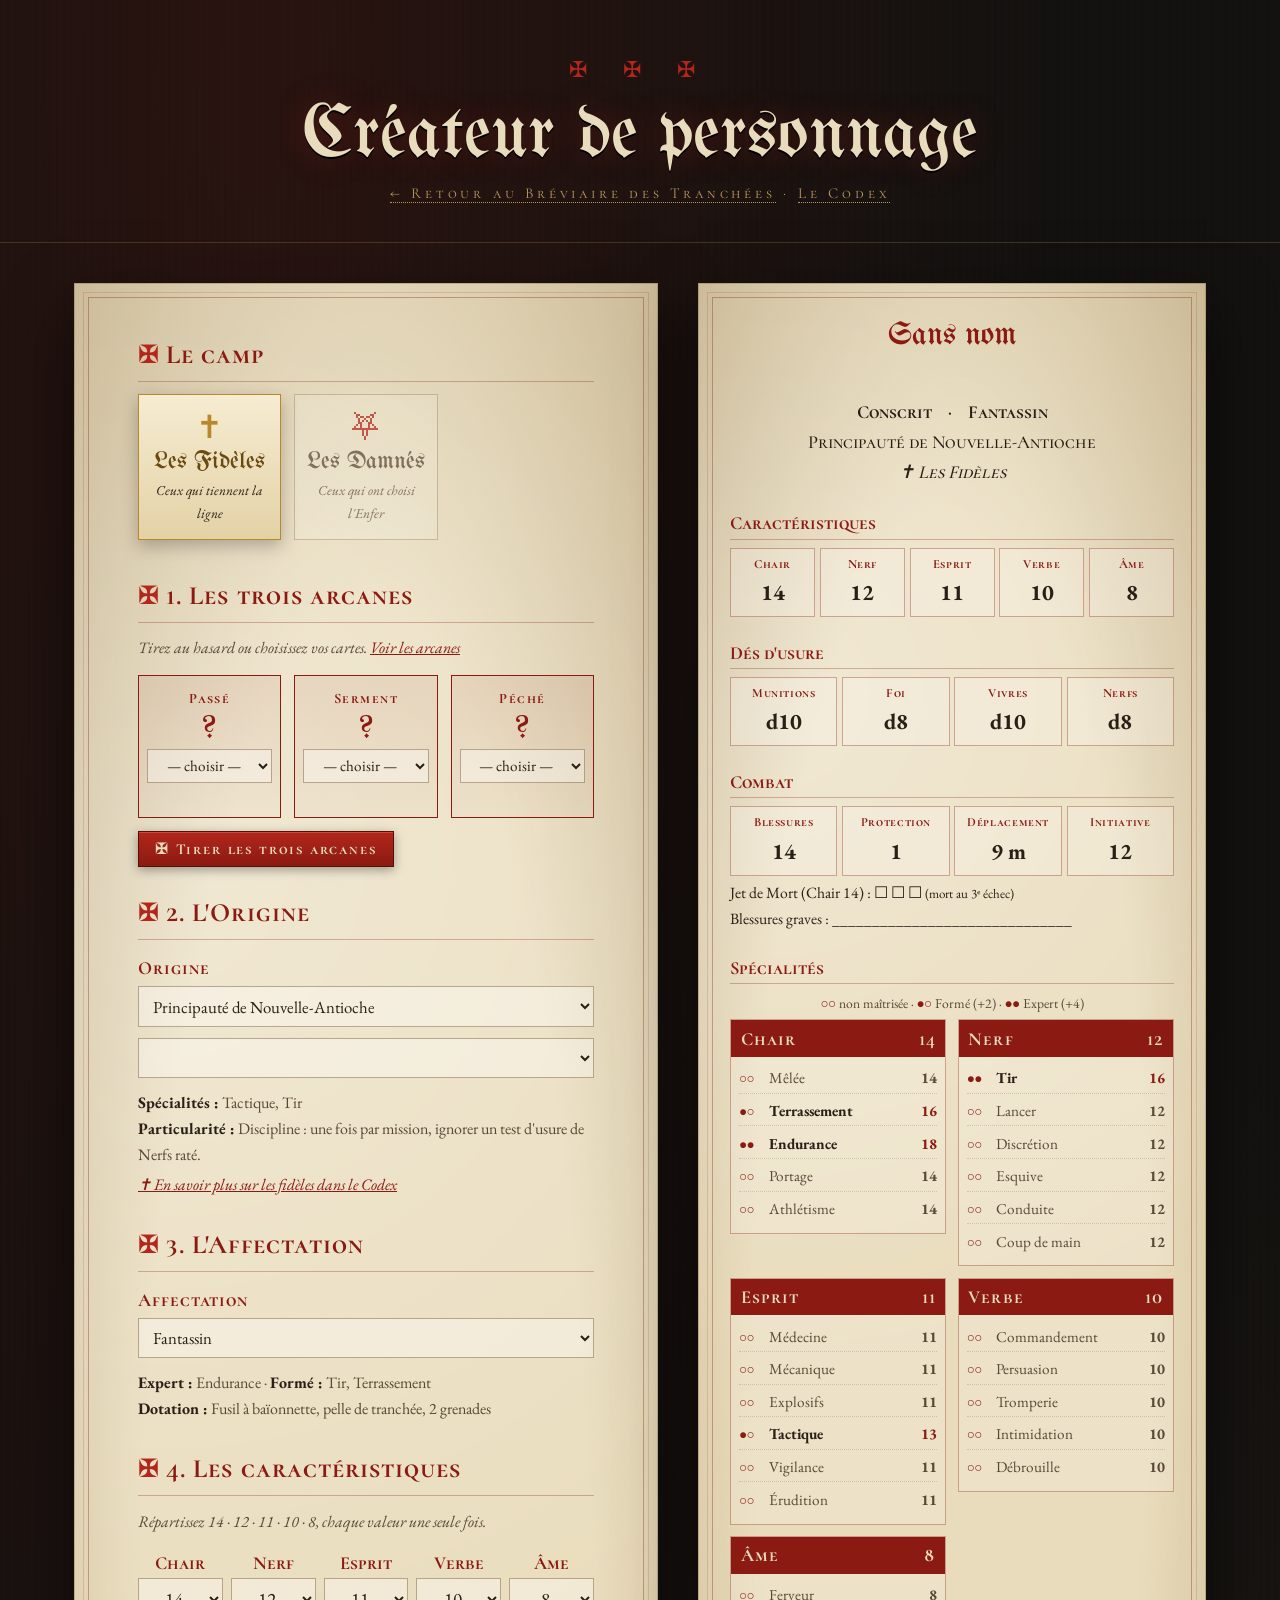
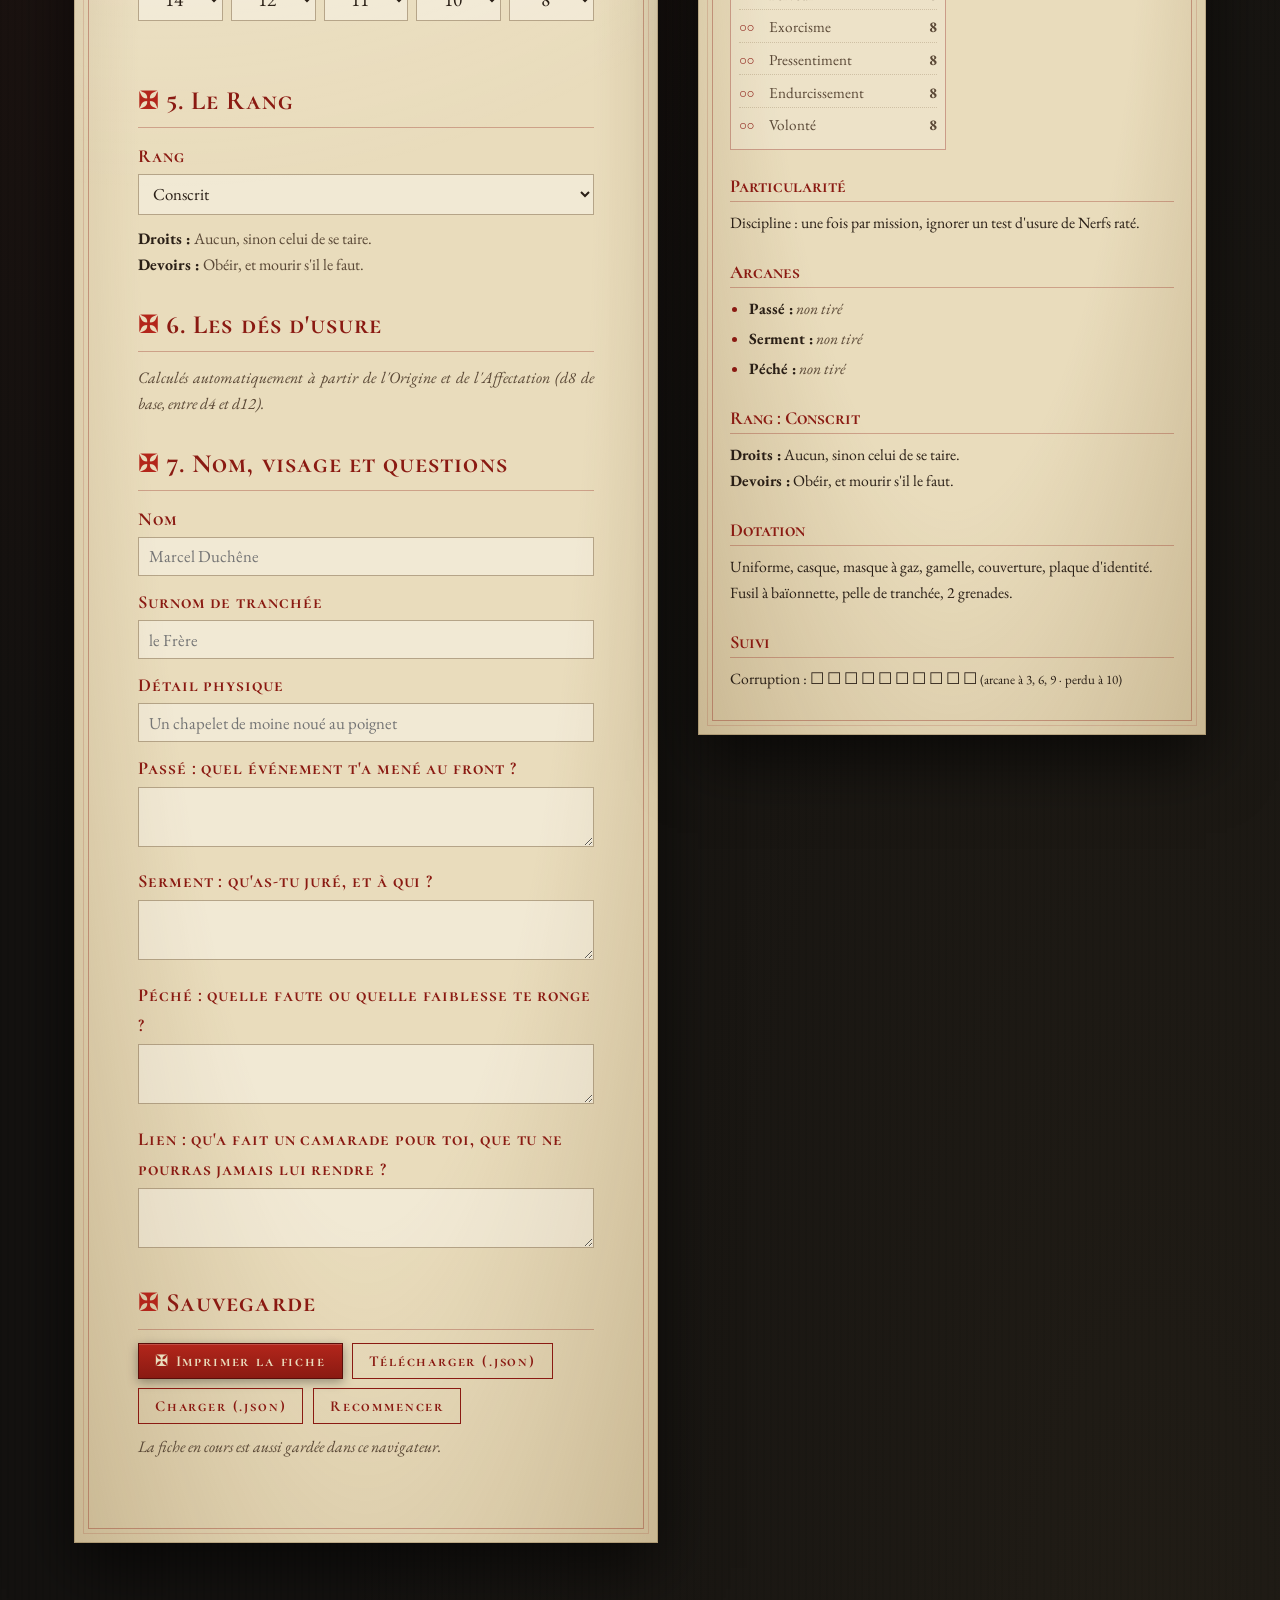
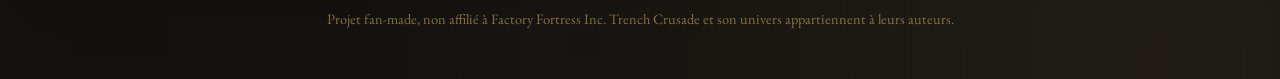
==== commit ff4dbbac: "Chapitre VIII : Jouer les Damnés (prototype) + camp Damnés dans le créateur - Calice, Haine, Faveur," ====
--- a/createur.html
+++ b/createur.html
@@ -135,6 +135,11 @@
     <article class="page">
 
       <section class="etape">
+        <h2>Le camp</h2>
+        <nav class="selecteur" id="camp"></nav>
+      </section>
+
+      <section class="etape">
         <h2>1. Les trois arcanes</h2>
         <p class="aide">Tirez au hasard ou choisissez vos cartes. <a class="no-print" href="index.html#04-arcanes/2-les-vingt-deux-arcanes" target="_blank" rel="noopener">Voir les arcanes</a></p>
         <div class="arcanes" id="arcanes"></div>
@@ -146,7 +151,7 @@
         <label class="champ"><span>Origine</span><select id="origine"></select></label>
         <label class="champ" id="bloc-option" hidden><span id="titre-option"></span><select id="option-origine"></select></label>
         <div class="description" id="desc-origine"></div>
-        <p class="aide no-print"><a href="index.html#codex/fideles" target="_blank" rel="noopener">✝ En savoir plus sur les Fidèles dans le Codex</a></p>
+        <p class="aide no-print"><a id="lien-codex" href="index.html#codex/fideles" target="_blank" rel="noopener">En savoir plus dans le Codex</a></p>
       </section>
 
       <section class="etape">
@@ -237,7 +242,19 @@
   ["XXI","Le Jugement","Rédemption, appel, résurrection"],
   ["XXII","Le Monde","Accomplissement, voyage, totalité"],
 ];
-const POSITIONS = ["Passé", "Serment", "Péché"];
+// Les deux camps : ce qui change entre Fidèles (chapitre III) et Damnés (chapitre VIII)
+const CAMPS = {
+  fideles: { nom: "Les Fidèles", sous: "Ceux qui tiennent la ligne", icone: "✝", theme: "fideles",
+    positions: ["Passé", "Serment", "Péché"],
+    questions: ["quel événement t'a mené au front ?", "qu'as-tu juré, et à qui ?", "quelle faute ou quelle faiblesse te ronge ?"],
+    usure2: "Foi", suivi: "Corruption", suiviNote: "arcane à 3, 6, 9 · perdu à 10", codex: "fideles",
+    reserve: "Chapelet" },
+  damnes:  { nom: "Les Damnés", sous: "Ceux qui ont choisi l'Enfer", icone: "⛧", theme: "damnes",
+    positions: ["Passé", "Pacte", "Remords"],
+    questions: ["qu'est-ce qui t'a poussé vers l'Enfer ?", "qu'as-tu juré à l'Enfer, et en échange de quoi ?", "que reste-t-il d'humain en toi ?"],
+    usure2: "Haine", suivi: "Faveur", suiviNote: "Don à 3, 6, 9 · dévoré à 10", codex: "damnes",
+    reserve: "Calice" },
+};
 
 const CARACS = ["Chair", "Nerf", "Esprit", "Verbe", "Âme"];
 const VALEURS = [14, 12, 11, 10, 8];
@@ -286,6 +303,20 @@
       mur: { nom: "Défenseurs du Mur de Fer", spe: "Terrassement" } } } },
 };
 
+Object.values(ORIGINES).forEach(o => o.camp = "fideles");
+Object.assign(ORIGINES, {
+  legions: { camp: "damnes", nom: "Légions hérétiques", spe: ["Tir","Intimidation"],
+    part: "Cohorte : favorisé pour attaquer une cible qu'un allié a déjà attaquée ce tour-ci.", usure: { mun: 1 } },
+  graal: { camp: "damnes", nom: "Culte du Graal Noir", spe: ["Endurance","Endurcissement"],
+    part: "Chair pourrissante : +1 Protection naturelle, insensible au gaz ; défavorisé en Persuasion hors du Culte.", usure: { vivres: 2, mun: -1 }, protection: 1 },
+  serpent: { camp: "damnes", nom: "Cour du Serpent à Sept Têtes", spe: ["Tromperie","Pressentiment"],
+    part: "Sang mêlé : commence à Faveur 2 et voit dans le noir.", usure: { foi: 1, mun: -1 }, faveur: 2 },
+  transfuge: { camp: "damnes", nom: "Le Transfuge", spe: [],
+    part: "Visage d'emprunt : peut se faire passer pour un Fidèle, favorisé en Tromperie face à eux ; +2 au jet de Disgrâce.", usure: { foi: 1 },
+    option: { titre: "Ancienne Origine (on en garde les Spécialités)", choix: Object.fromEntries(
+      Object.entries(ORIGINES).filter(([, o]) => o.camp === "fideles").map(([k, o]) => [k, { nom: o.nom, spe: o.spe }])) } },
+});
+
 const AFFECTATIONS = {
   fantassin:   { nom: "Fantassin", expert: "Endurance", forme: ["Tir","Terrassement"],
     dot: "Fusil à baïonnette, pelle de tranchée, 2 grenades", usure: { vivres: 1 } },
@@ -299,13 +330,21 @@
     dot: "Fusil à lunette, cape de camouflage, couteau", usure: { mun: -1 } },
   eclaireur:   { nom: "Éclaireur", expert: "Discrétion", forme: ["Vigilance","Athlétisme"], subs: ["Instinct de la bête"],
     dot: "Carabine, couteau, jumelles, carte, cisailles à barbelés" },
-  brancardier: { nom: "Brancardier", expert: "Médecine", forme: ["Portage","Esquive"], subs: ["Chirurgien de tranchée"],
+  brancardier: { camp: "fideles", nom: "Brancardier", expert: "Médecine", forme: ["Portage","Esquive"], subs: ["Chirurgien de tranchée"],
     dot: "Trousse de chirurgie, brancard pliant, morphine, brassard à croix, pistolet" },
-  aumonier:    { nom: "Aumônier", expert: "Ferveur", forme: ["Commandement","Exorcisme"], subs: ["Prêche aux armes"],
+  aumonier:    { camp: "fideles", nom: "Aumônier", expert: "Ferveur", forme: ["Commandement","Exorcisme"], subs: ["Prêche aux armes"],
     dot: "Symbole sacré, eau bénite, livre de prières, encensoir, pistolet", usure: { foi: 1 } },
-  penitent:    { nom: "Pénitent", expert: "Endurcissement", forme: ["Mêlée","Volonté"],
+  penitent:    { camp: "fideles", nom: "Pénitent", expert: "Endurcissement", forme: ["Mêlée","Volonté"],
     dot: "Fléau ou masse, chaînes, robe de bure, une relique mineure", usure: { foi: 1, vivres: -1 } },
-};
+  predicateur: { camp: "damnes", nom: "Prédicateur noir", expert: "Ferveur", forme: ["Commandement","Intimidation"], subs: ["Prêche aux armes"],
+    dot: "Livre profane, encensoir de soufre, dague rituelle, pistolet", usure: { foi: 1 } },
+  chirurgien:  { camp: "damnes", nom: "Chirurgien de chair", expert: "Médecine", forme: ["Mécanique","Coup de main"], subs: ["Chirurgien de tranchée"],
+    dot: "Scies et crochets, fil noir, sérum infernal (comme la morphine), pistolet" },
+  possede:     { camp: "damnes", nom: "Possédé", expert: "Volonté", forme: ["Mêlée","Athlétisme"],
+    dot: "Chaînes, une lame greffée au bras (comme une masse cloutée), haillons", usure: { foi: 1, vivres: -1 },
+    note: "Le démon intérieur : une fois par scène, sa prochaine attaque de Mêlée réussit automatiquement, et il gagne +1 Faveur." },
+};
+const dansLeCamp = (x, camp) => !x.camp || x.camp === camp;
 
 const RANGS = {
   conscrit:     { nom: "Conscrit",     droits: "Aucun, sinon celui de se taire.", devoirs: "Obéir, et mourir s'il le faut." },
@@ -314,7 +353,14 @@
   prelat:       { nom: "Prélat",       droits: "Autorité religieuse, sacrements, absolution.", devoirs: "Répondre devant l'Église… et l'Inquisition." },
 };
 
-const USURES = [["mun","Munitions"],["foi","Foi"],["vivres","Vivres"],["nerfs","Nerfs"]];
+const RANGS_DAMNES = {
+  conscrit:     { nom: "Damné du rang",     droits: "Aucun, sinon celui de survivre.", devoirs: "Obéir aux maîtres, nourrir le Calice." },
+  sousofficier: { nom: "Sergent de légion", droits: "Commander l'escouade, choisir les offrandes.", devoirs: "Répondre de l'escouade devant les maîtres." },
+  officier:     { nom: "Commandeur",        droits: "Commander, accéder aux ordres de l'Enfer, réquisitionner.", devoirs: "Répondre des échecs ; la Disgrâce le guette." },
+  prelat:       { nom: "Élu",               droits: "Parler au nom d'un démon, présider la Messe noire.", devoirs: "Servir son démon… jusqu'au bout." },
+};
+const rangsDu = camp => camp === "damnes" ? RANGS_DAMNES : RANGS;
+const usuresDu = camp => [["mun","Munitions"],["foi",CAMPS[camp].usure2],["vivres","Vivres"],["nerfs","Nerfs"]];
 const DES = ["d4","d6","d8","d10","d12"];
 const TOUJOURS = "Uniforme, casque, masque à gaz, gamelle, couverture, plaque d'identité";
 const PLAFOND = 19;
@@ -324,6 +370,7 @@
    ===================================================================== */
 const CLE = "breviaire-createur";
 const etatVide = () => ({
+  camp: "fideles",
   arcanes: [null, null, null],
   origine: "antioche", option: null,
   affectation: "fantassin", libres: [],
@@ -343,8 +390,7 @@
    ===================================================================== */
 function specialitesDe(e) {
   const o = ORIGINES[e.origine], a = AFFECTATIONS[e.affectation];
-  const speOrigine = [...o.spe];
-  if (o.option?.choix[e.option]?.spe) speOrigine.push(o.option.choix[e.option].spe);
+  const speOrigine = [...o.spe, ...[].concat(o.option?.choix[e.option]?.spe || [])];
 
   const rangs = {};               // nom -> "Formé" | "Expert"
   rangs[a.expert] = "Expert";
@@ -367,7 +413,7 @@
 function usureDe(e) {
   const o = ORIGINES[e.origine], a = AFFECTATIONS[e.affectation];
   const res = {};
-  for (const [k] of USURES) {
+  for (const [k] of usuresDu(e.camp)) {
     const i = 2 + (o.usure?.[k] || 0) + (a.usure?.[k] || 0);
     res[k] = DES[Math.max(0, Math.min(4, i))];
   }
@@ -382,7 +428,23 @@
 /* =====================================================================
    FORMULAIRE
    ===================================================================== */
+function dessinerCamp() {
+  $("camp").innerHTML = Object.entries(CAMPS).map(([k, c]) => `
+    <a href="#" data-camp="${k}" class="choix theme-${c.theme}${k === etat.camp ? " actif" : ""}">
+      <span class="icone">${c.icone}</span><span class="titre">${c.nom}</span><span class="sous">${c.sous}</span></a>`).join("");
+  $("camp").querySelectorAll("a").forEach(a => a.onclick = ev => {
+    ev.preventDefault();
+    if (a.dataset.camp === etat.camp) return;
+    etat.camp = a.dataset.camp; etat.option = null; etat.libres = [];
+    maj();
+  });
+  const C = CAMPS[etat.camp];
+  $("lien-codex").href = `index.html#codex/${C.codex}`;
+  $("lien-codex").textContent = `${C.icone} En savoir plus sur ${C.nom.toLowerCase()} dans le Codex`;
+}
+
 function dessinerArcanes() {
+  const POSITIONS = CAMPS[etat.camp].positions;
   $("arcanes").innerHTML = POSITIONS.map((pos, i) => {
     const idx = etat.arcanes[i];
     const a = idx == null ? null : ARCANES[idx];
@@ -398,9 +460,9 @@
   });
 
   const nomCarte = i => etat.arcanes[i] == null ? "" : ` (${ARCANES[etat.arcanes[i]][1]})`;
-  $("q-passe").textContent = `Passé${nomCarte(0)} : quel événement t'a mené au front ?`;
-  $("q-serment").textContent = `Serment${nomCarte(1)} : qu'as-tu juré, et à qui ?`;
-  $("q-peche").textContent = `Péché${nomCarte(2)} : quelle faute ou quelle faiblesse te ronge ?`;
+  const C = CAMPS[etat.camp];
+  ["q-passe", "q-serment", "q-peche"].forEach((id, i) =>
+    $(id).textContent = `${C.positions[i]}${nomCarte(i)} : ${C.questions[i]}`);
 }
 
 $("tirer").onclick = () => {
@@ -410,29 +472,34 @@
 };
 
 function dessinerOrigine() {
-  $("origine").innerHTML = Object.entries(ORIGINES).map(([k, o]) => opt(k, o.nom, k === etat.origine)).join("");
+  const liste = Object.entries(ORIGINES).filter(([, o]) => dansLeCamp(o, etat.camp));
+  if (!liste.some(([k]) => k === etat.origine)) { etat.origine = liste[0][0]; etat.option = null; }
+  $("origine").innerHTML = liste.map(([k, o]) => opt(k, o.nom, k === etat.origine)).join("");
   const o = ORIGINES[etat.origine];
   if (o.option) {
     if (!o.option.choix[etat.option]) etat.option = Object.keys(o.option.choix)[0];
     $("bloc-option").hidden = false;
     $("titre-option").textContent = o.option.titre;
     $("option-origine").innerHTML = Object.entries(o.option.choix)
-      .map(([k, c]) => opt(k, c.nom + (c.spe ? ` (${c.spe})` : ""), k === etat.option)).join("");
+      .map(([k, c]) => opt(k, c.nom + (c.spe ? ` (${[].concat(c.spe).join(", ")})` : ""), k === etat.option)).join("");
   } else { $("bloc-option").hidden = true; etat.option = null; }
 
-  const spe = [...o.spe]; if (o.option?.choix[etat.option]?.spe) spe.push(o.option.choix[etat.option].spe);
+  const spe = [...o.spe, ...[].concat(o.option?.choix[etat.option]?.spe || [])];
   $("desc-origine").innerHTML = `<b>Spécialités :</b> ${spe.join(", ")}<br><b>Particularité :</b> ${esc(o.part)}`;
 }
 $("origine").onchange = e => { etat.origine = e.target.value; etat.option = null; etat.libres = []; maj(); };
 $("option-origine").onchange = e => { etat.option = e.target.value; etat.libres = []; maj(); };
 
 function dessinerAffectation() {
-  $("affectation").innerHTML = Object.entries(AFFECTATIONS).map(([k, a]) => opt(k, a.nom, k === etat.affectation)).join("");
+  const liste = Object.entries(AFFECTATIONS).filter(([, a]) => dansLeCamp(a, etat.camp));
+  if (!liste.some(([k]) => k === etat.affectation)) { etat.affectation = liste[0][0]; etat.libres = []; }
+  $("affectation").innerHTML = liste.map(([k, a]) => opt(k, a.nom, k === etat.affectation)).join("");
   const a = AFFECTATIONS[etat.affectation];
   $("desc-affectation").innerHTML =
     `<b>Expert :</b> ${a.expert} · <b>Formé :</b> ${a.forme.join(", ")}` +
     (a.subs ? `<br><b>Substitution :</b> ${a.subs.join(", ")}` : "") +
-    `<br><b>Dotation :</b> ${esc(a.dot)}`;
+    `<br><b>Dotation :</b> ${esc(a.dot)}` +
+    (a.note ? `<br><b>Particularité :</b> ${esc(a.note)}` : "");
 
   // Spécialités libres (doublon Expert + Formé)
   const { rangs, libresNecessaires } = specialitesDe({ ...etat, libres: [] });
@@ -464,8 +531,9 @@
 }
 
 function dessinerRang() {
-  $("rang").innerHTML = Object.entries(RANGS).map(([k, r]) => opt(k, r.nom, k === etat.rang)).join("");
-  const r = RANGS[etat.rang];
+  const R = rangsDu(etat.camp);
+  $("rang").innerHTML = Object.entries(R).map(([k, r]) => opt(k, r.nom, k === etat.rang)).join("");
+  const r = R[etat.rang];
   $("desc-rang").innerHTML = `<b>Droits :</b> ${esc(r.droits)}<br><b>Devoirs :</b> ${esc(r.devoirs)}`;
 }
 $("rang").onchange = e => { etat.rang = e.target.value; maj(); };
@@ -478,7 +546,10 @@
    FICHE
    ===================================================================== */
 function dessinerFiche() {
-  const o = ORIGINES[etat.origine], a = AFFECTATIONS[etat.affectation], r = RANGS[etat.rang];
+  const o = ORIGINES[etat.origine], a = AFFECTATIONS[etat.affectation], r = rangsDu(etat.camp)[etat.rang];
+  const C = CAMPS[etat.camp], POSITIONS = C.positions;
+  const protection = 1 + (o.protection || 0);
+  const faveur = o.faveur || 0;
   const { rangs, libresNecessaires, subs } = specialitesDe(etat);
   const usure = usureDe(etat);
   const c = etat.caracs;
@@ -505,25 +576,27 @@
     ? `<li><b>${p} :</b> <span class="vide">non tiré</span></li>`
     : `<li><b>${p} :</b> ${ARCANES[etat.arcanes[i]][0]} · ${ARCANES[etat.arcanes[i]][1]}</li>`).join("");
   const rep = (t, v) => v ? `<p><b>${t} :</b> ${esc(v)}</p>` : "";
-  const optionNom = o.option?.choix[etat.option]?.spe || (etat.option && etat.option !== "aucune") ? ` — ${o.option.choix[etat.option].nom}` : "";
+  const choixOpt = o.option?.choix[etat.option];
+  const optionNom = choixOpt && etat.option !== "aucune" ? ` — ${etat.origine === "transfuge" ? "autrefois : " : ""}${choixOpt.nom}` : "";
 
   $("fiche").innerHTML = `
     <h1>${esc(etat.nom) || "Sans nom"}</h1>
     <p class="surnom">${etat.surnom ? "dit « " + esc(etat.surnom) + " »" : "&nbsp;"}</p>
     <div class="ligne"><span>${r.nom}</span><span>·</span><span>${a.nom}</span></div>
     <div class="ligne" style="font-weight:500">${o.nom}${esc(optionNom)}</div>
+    <div class="ligne camp-${etat.camp}" style="font-weight:500;font-style:italic">${C.icone} ${C.nom}</div>
 
     <h3>Caractéristiques</h3>
     <div class="grille5">${CARACS.map(k => `<div class="case"><small>${k}</small><b>${c[k]}</b></div>`).join("")}</div>
     ${caracsValides(etat) ? "" : '<p class="alerte">Répartition invalide.</p>'}
 
     <h3>Dés d'usure</h3>
-    <div class="grille4">${USURES.map(([k, n]) => `<div class="case"><small>${n}</small><b>${usure[k]}</b></div>`).join("")}</div>
+    <div class="grille4">${usuresDu(etat.camp).map(([k, n]) => `<div class="case"><small>${n}</small><b>${usure[k]}</b></div>`).join("")}</div>
 
     <h3>Combat</h3>
     <div class="grille4">
       <div class="case"><small>Blessures</small><b>${c.Chair}</b></div>
-      <div class="case"><small>Protection</small><b>${etat.affectation === "nettoyeur" ? '1 <span style="font-size:.8rem">(+2 bouclier)</span>' : "1"}</b></div>
+      <div class="case"><small>Protection</small><b>${protection}${etat.affectation === "nettoyeur" ? ' <span style="font-size:.8rem">(+2 bouclier)</span>' : ""}</b></div>
       <div class="case"><small>Déplacement</small><b>9 m</b></div>
       <div class="case"><small>Initiative</small><b>${c.Nerf}</b></div>
     </div>
@@ -535,7 +608,7 @@
     ${manque > 0 ? `<p class="alerte">${manque} Spécialité libre à choisir (étape 3).</p>` : ""}
 
     <h3>Particularité</h3>
-    <p>${esc(o.part)}</p>
+    <p>${esc(o.part)}</p>${a.note ? `<p>${esc(a.note)}</p>` : ""}
 
     <h3>Arcanes</h3>
     <ul>${arc}</ul>
@@ -548,10 +621,10 @@
 
     ${(etat.detail || etat.rPasse || etat.rSerment || etat.rPeche || etat.lien) ? "<h3>Histoire</h3>" : ""}
     ${rep("Signe distinctif", etat.detail)}
-    ${rep("Passé", etat.rPasse)}${rep("Serment", etat.rSerment)}${rep("Péché", etat.rPeche)}${rep("Lien", etat.lien)}
+    ${rep(POSITIONS[0], etat.rPasse)}${rep(POSITIONS[1], etat.rSerment)}${rep(POSITIONS[2], etat.rPeche)}${rep("Lien", etat.lien)}
 
     <h3>Suivi</h3>
-    <p>Corruption : ☐ ☐ ☐ ☐ ☐ ☐ ☐ ☐ ☐ ☐ <small>(arcane à 3, 6, 9 · perdu à 10)</small></p>
+    <p>${C.suivi} : ${Array.from({ length: 10 }, (_, i) => i < faveur ? "☒" : "☐").join(" ")} <small>(${C.suiviNote})</small></p>
   `;
 }
 
@@ -584,7 +657,7 @@
 
 /* ===================================================================== */
 function maj() {
-  dessinerArcanes(); dessinerOrigine(); dessinerAffectation(); dessinerCaracs(); dessinerRang();
+  dessinerCamp(); dessinerArcanes(); dessinerOrigine(); dessinerAffectation(); dessinerCaracs(); dessinerRang();
   dessinerFiche(); sauver();
 }
 remplirChamps(); maj();
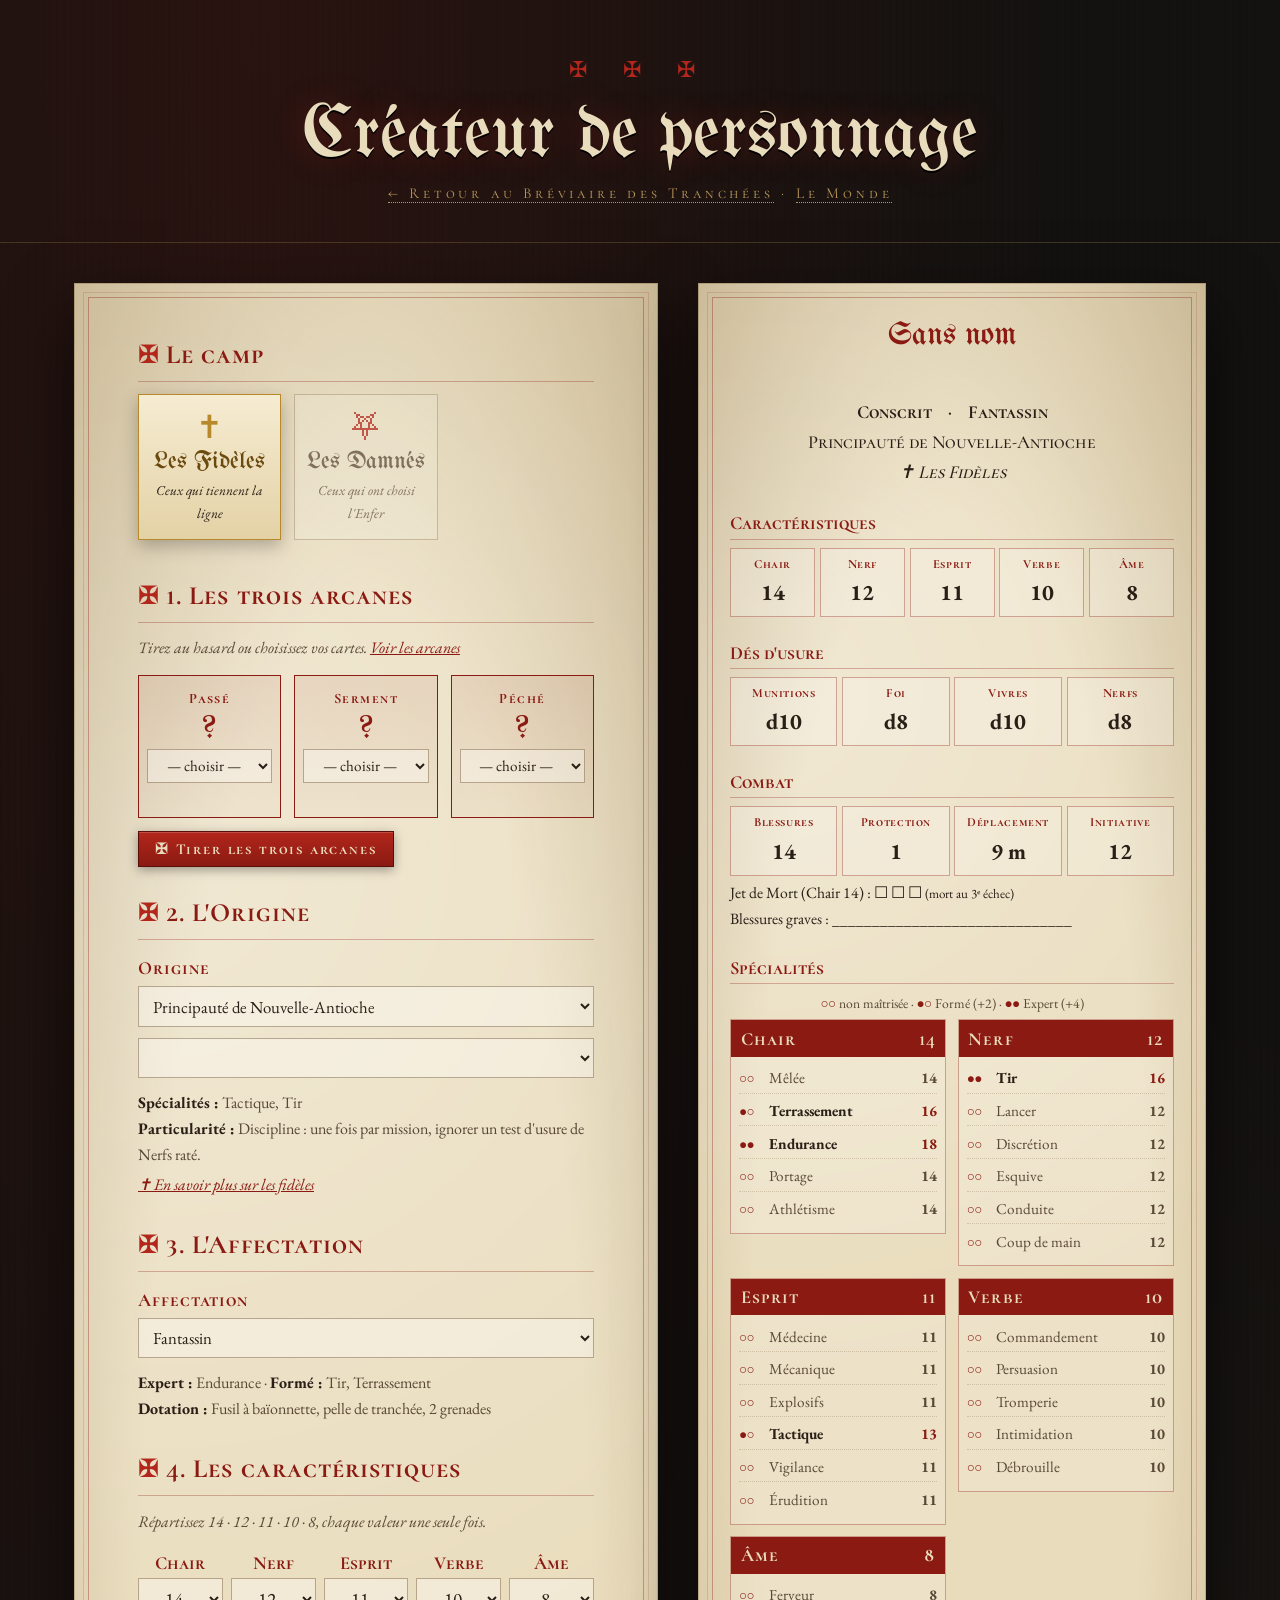
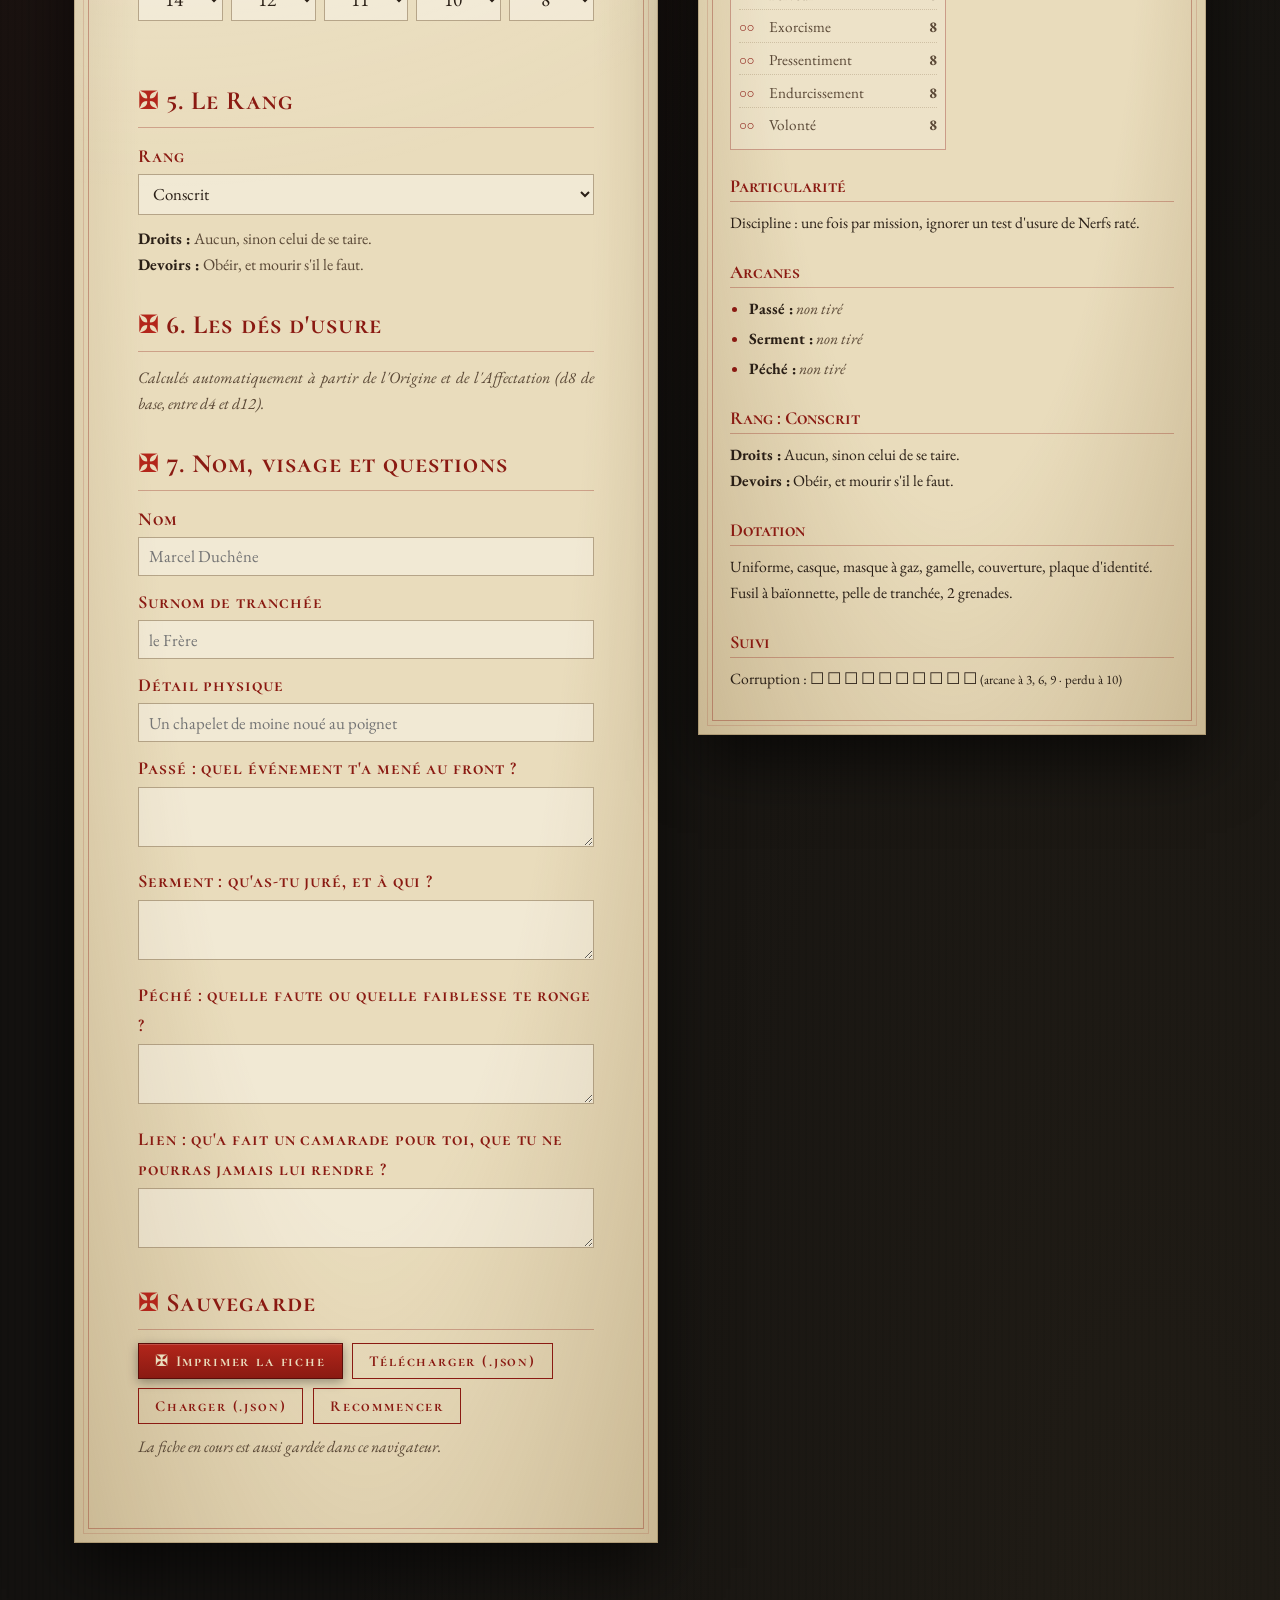
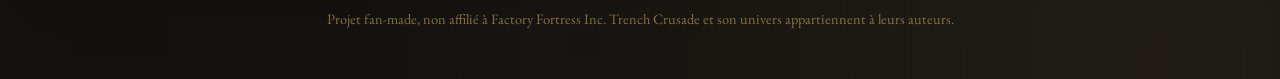
==== commit 54ed7ad1: "Site en trois parties : règles communes, Fidèles, Damnés - choix du camp en haut de page (mémorisé) " ====
--- a/createur.html
+++ b/createur.html
@@ -7,7 +7,7 @@
 <link rel="preconnect" href="https://fonts.googleapis.com">
 <link rel="preconnect" href="https://fonts.gstatic.com" crossorigin>
 <link href="https://fonts.googleapis.com/css2?family=UnifrakturMaguntia&family=EB+Garamond:ital,wght@0,400;0,600;0,700;1,400&family=Cormorant+SC:wght@500;700&display=swap" rel="stylesheet">
-<link rel="stylesheet" href="assets/breviaire.css?v=6">
+<link rel="stylesheet" href="assets/breviaire.css?v=7">
 <style>
   .cadre.createur { grid-template-columns: minmax(0, 1.15fr) minmax(0, 1fr); }
 
@@ -125,7 +125,7 @@
 <header class="titre">
   <div class="croix">✠ ✠ ✠</div>
   <h1>Créateur de personnage</h1>
-  <div class="sous"><a href="index.html#03-creation">← Retour au Bréviaire des Tranchées</a> · <a href="index.html#codex/fideles">Le Codex</a></div>
+  <div class="sous"><a id="lien-retour" href="index.html#fideles-creation">← Retour au Bréviaire des Tranchées</a> · <a id="lien-monde" href="index.html#fideles-monde">Le Monde</a></div>
 </header>
 
 <div class="cadre createur">
@@ -141,7 +141,7 @@
 
       <section class="etape">
         <h2>1. Les trois arcanes</h2>
-        <p class="aide">Tirez au hasard ou choisissez vos cartes. <a class="no-print" href="index.html#04-arcanes/2-les-vingt-deux-arcanes" target="_blank" rel="noopener">Voir les arcanes</a></p>
+        <p class="aide">Tirez au hasard ou choisissez vos cartes. <a class="no-print" href="index.html#arcanes/2-les-vingt-deux-arcanes" target="_blank" rel="noopener">Voir les arcanes</a></p>
         <div class="arcanes" id="arcanes"></div>
         <div class="boutons"><button class="bouton-outil" id="tirer">✠ Tirer les trois arcanes</button></div>
       </section>
@@ -242,7 +242,7 @@
   ["XXI","Le Jugement","Rédemption, appel, résurrection"],
   ["XXII","Le Monde","Accomplissement, voyage, totalité"],
 ];
-// Les deux camps : ce qui change entre Fidèles (chapitre III) et Damnés (chapitre VIII)
+// Les deux camps : ce qui change entre Fidèles et Damnés (chapitres VI et VII de chaque partie)
 const CAMPS = {
   fideles: { nom: "Les Fidèles", sous: "Ceux qui tiennent la ligne", icone: "✝", theme: "fideles",
     positions: ["Passé", "Serment", "Péché"],
@@ -380,6 +380,9 @@
 });
 let etat = etatVide();
 try { const s = localStorage.getItem(CLE); if (s) etat = Object.assign(etatVide(), JSON.parse(s)); } catch (e) {}
+// le site peut ouvrir le créateur sur un camp précis : createur.html?camp=damnes
+{ const c = new URLSearchParams(location.search).get("camp");
+  if ((c === "fideles" || c === "damnes") && c !== etat.camp) { etat.camp = c; etat.option = null; etat.libres = []; } }
 
 const $ = id => document.getElementById(id);
 const esc = t => String(t ?? "").replace(/[&<>"]/g, c => ({ "&":"&amp;","<":"&lt;",">":"&gt;",'"':"&quot;" }[c]));
@@ -439,8 +442,11 @@
     maj();
   });
   const C = CAMPS[etat.camp];
-  $("lien-codex").href = `index.html#codex/${C.codex}`;
-  $("lien-codex").textContent = `${C.icone} En savoir plus sur ${C.nom.toLowerCase()} dans le Codex`;
+  $("lien-codex").href = `index.html#${etat.camp}-monde`;
+  $("lien-codex").textContent = `${C.icone} En savoir plus sur ${C.nom.toLowerCase()}`;
+  $("lien-retour").href = `index.html#${etat.camp}-creation`;
+  $("lien-monde").href = `index.html#${etat.camp}-monde`;
+  try { localStorage.setItem("breviaire-camp", etat.camp); } catch (e) {}
 }
 
 function dessinerArcanes() {
--- a/assets/breviaire.css
+++ b/assets/breviaire.css
@@ -398,3 +398,30 @@
   .selecteur .choix .icone { margin: 0; font-size: 1.6rem; }
   .selecteur .choix .sous { display: none; }
 }
+
+/* ---------- Choix du camp (en-tête) ---------- */
+.choix-camp {
+  display: inline-flex; margin-top: 1.3rem;
+  border: 1px solid rgba(184,151,90,.45);
+  box-shadow: 0 4px 14px rgba(0,0,0,.4);
+}
+.choix-camp button {
+  font: 700 1rem "Cormorant SC", serif; letter-spacing: .14em;
+  padding: .55rem 1.3rem; cursor: pointer;
+  background: rgba(0,0,0,.25); color: var(--or);
+  border: 0; opacity: .7; transition: background .2s, opacity .2s, color .2s;
+}
+.choix-camp button + button { border-left: 1px solid rgba(184,151,90,.45); }
+.choix-camp button:hover { opacity: 1; }
+.choix-camp button.actif[data-camp="fideles"] { background: linear-gradient(180deg, #f3e6c4, #d9c28c); color: #4a3208; opacity: 1; }
+.choix-camp button.actif[data-camp="damnes"]  { background: linear-gradient(180deg, #8a1a12, #4a0c08); color: #ffe9e3; opacity: 1; }
+
+/* l'en-tête et le sommaire prennent la couleur du camp */
+body[data-camp="damnes"] header.titre h1 { text-shadow: 0 2px 0 #000, 0 0 40px rgba(179,38,27,.75); }
+nav.sommaire li.groupe-fideles { color: #e2c47a; }
+nav.sommaire li.groupe-damnes  { color: #e0574b; }
+
+/* mots qui changent selon le camp */
+.page .terme { border-bottom: 1px dotted rgba(138,26,18,.55); cursor: help; }
+.bulle-arcane .effet-don { border-left-color: #7d5a8c; } .bulle-arcane .effet-don b { color: #b99ac7; }
+nav.sommaire li.groupe:first-child { border-top: 0; margin-top: 0; padding-top: 0; }
